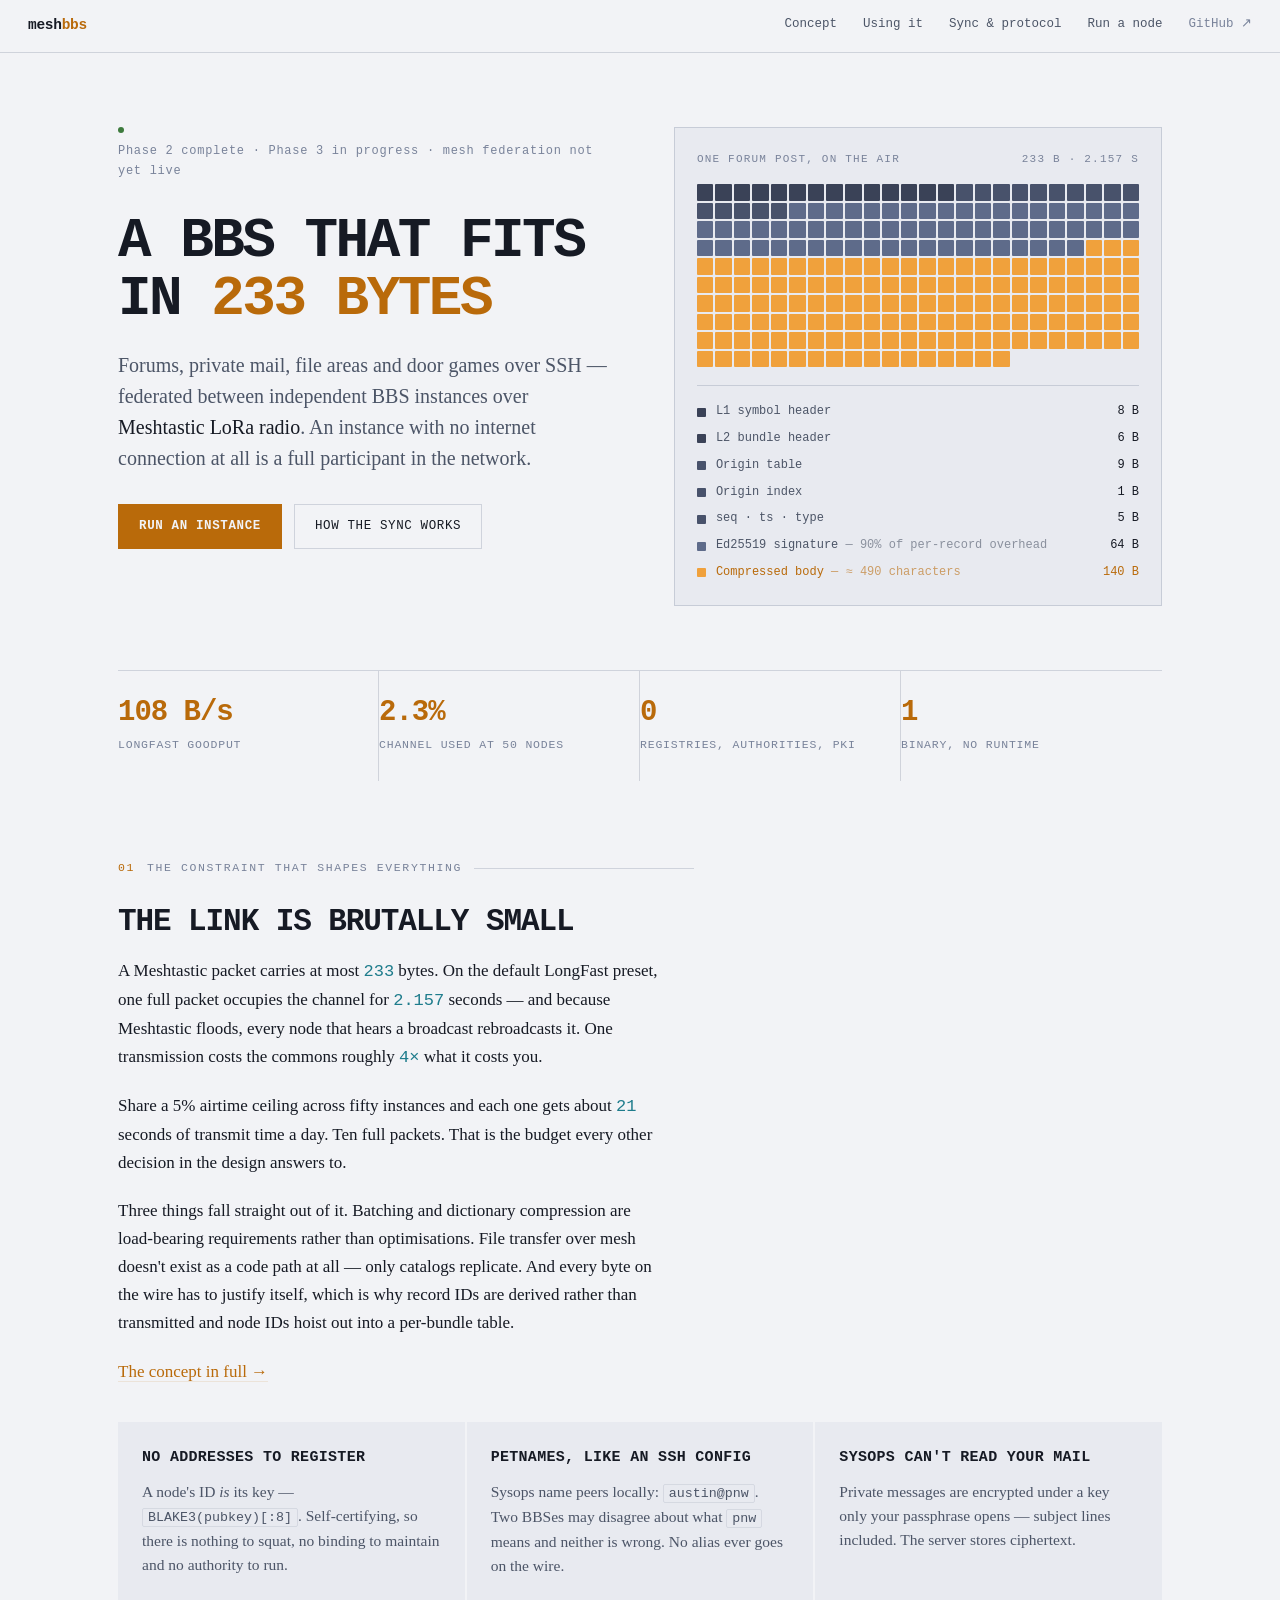
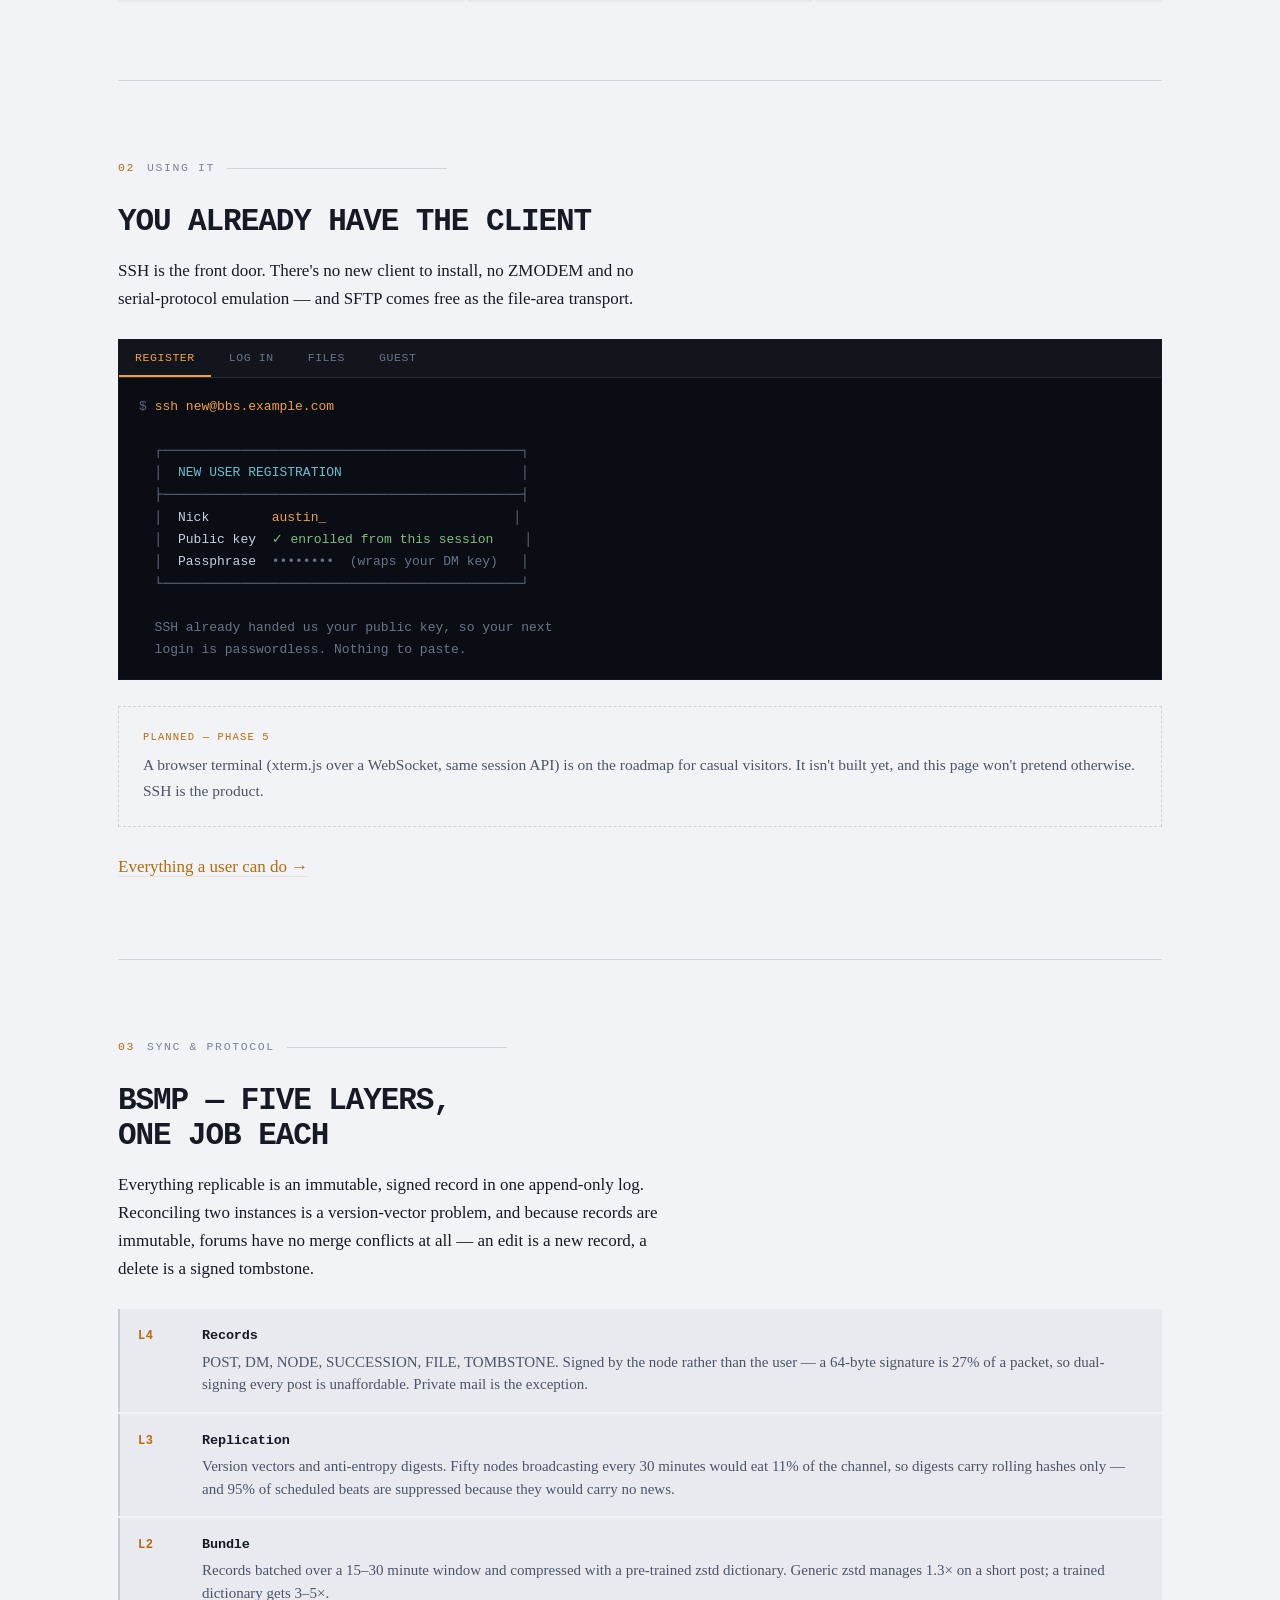
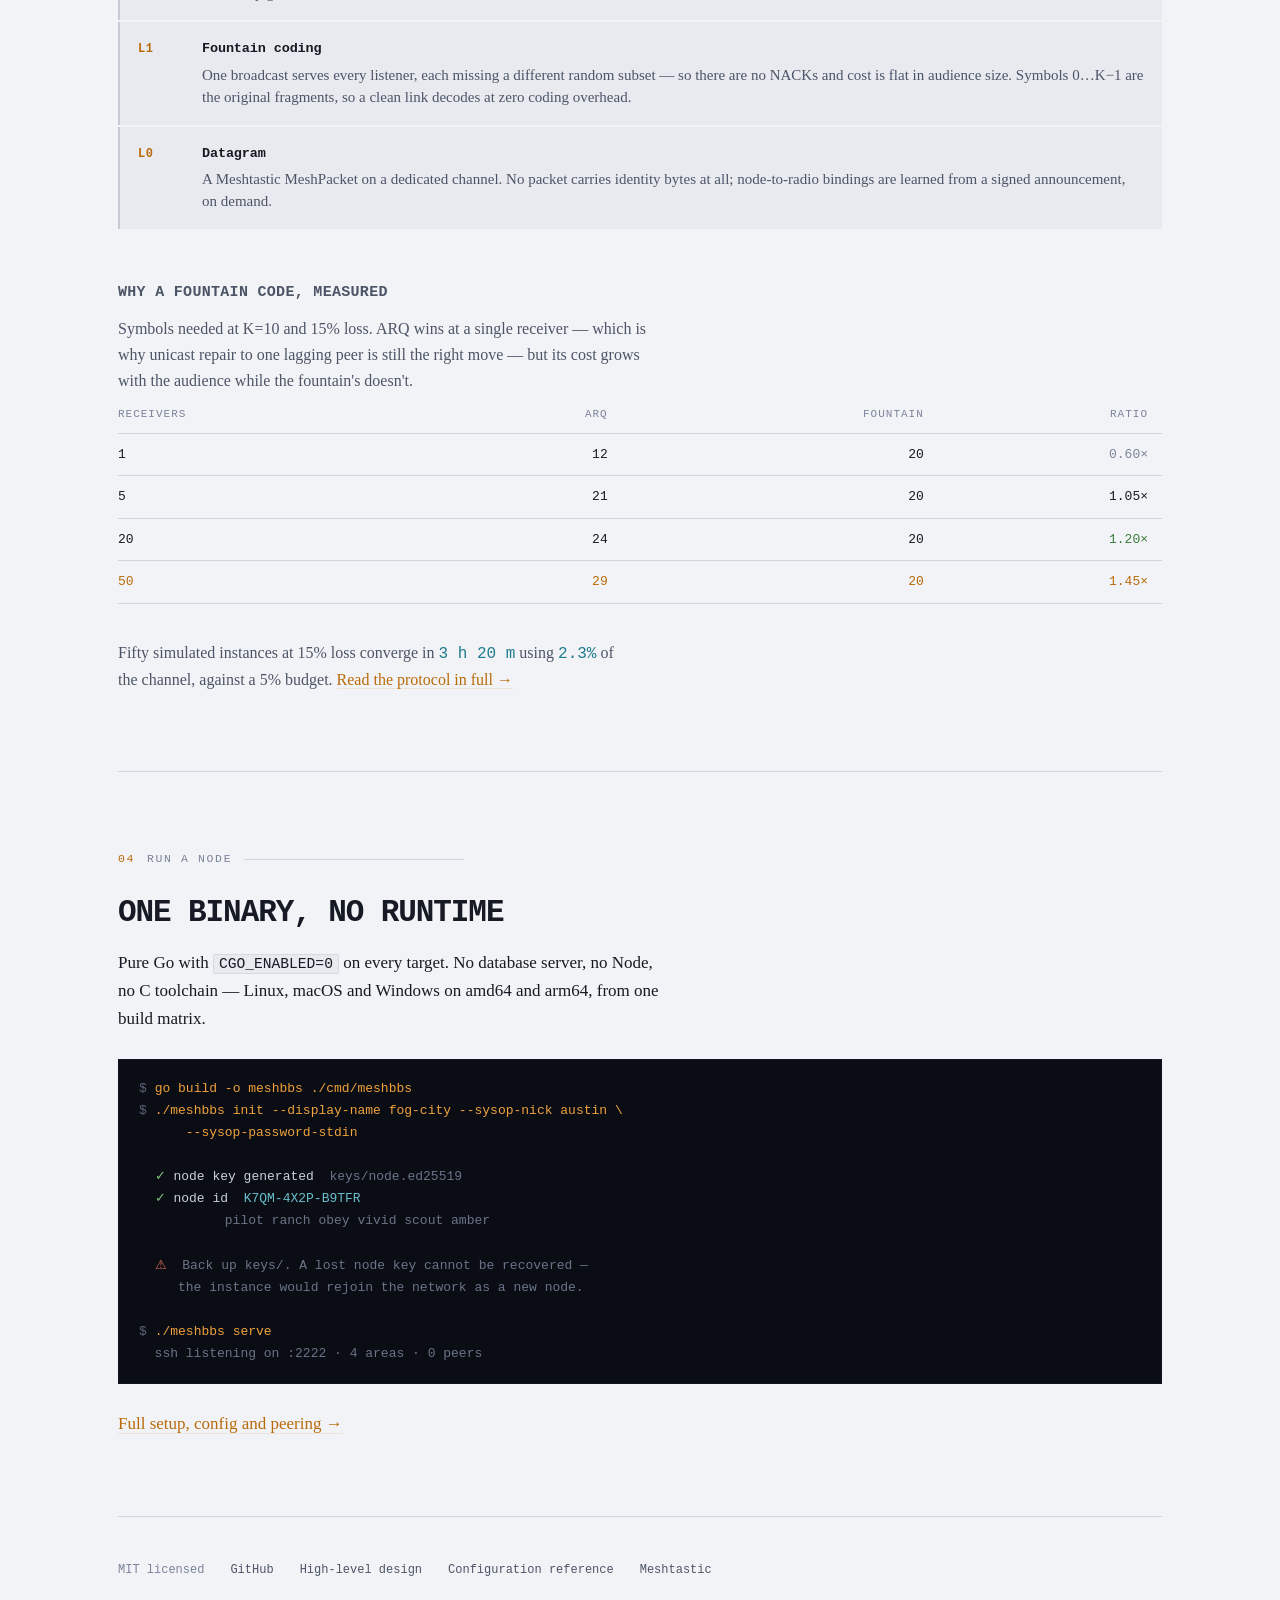
==== site/index.html @ 84080a18 "Add a project website, served from site/ by GitHub Pages Five hand-written static pages explaining m" ====
<!DOCTYPE html>
<html lang="en">
<head>
<meta charset="utf-8">
<meta name="viewport" content="width=device-width, initial-scale=1">
<title>meshbbs — a BBS that fits in 233 bytes</title>
<meta name="description" content="A modern cross-platform BBS in Go: SSH access, forums, private mail, file areas and door games, federated between independent instances over Meshtastic LoRa mesh.">
<meta property="og:title" content="meshbbs — a BBS that fits in 233 bytes">
<meta property="og:description" content="Forums, private mail and door games over SSH, federated between independent BBS instances over LoRa radio. An instance with no internet at all is a full participant.">
<meta property="og:type" content="website">
<link rel="stylesheet" href="style.css">
<script src="site.js" defer></script>
</head>
<body>

<nav class="nav">
  <a class="brand" href="index.html">mesh<span>bbs</span></a>
  <a href="concept.html">Concept</a>
  <a href="using.html">Using it</a>
  <a href="protocol.html">Sync &amp; protocol</a>
  <a href="running.html">Run a node</a>
  <a class="gh" href="https://github.com/aghman/meshbbs">GitHub ↗</a>
</nav>

<div class="wrap">

  <header class="hero">
    <div class="hero-grid">
      <div>
        <div class="status-line">
          <span class="dot"></span>
          Phase 2 complete · Phase 3 in progress · mesh federation not yet live
        </div>

        <h1>A BBS that fits in <em>233 bytes</em></h1>

        <p class="lede">
          Forums, private mail, file areas and door games over SSH — federated between
          independent BBS instances over <strong>Meshtastic LoRa radio</strong>. An instance
          with no internet connection at all is a full participant in the network.
        </p>

        <div class="cta-row">
          <a class="btn primary" href="running.html">Run an instance</a>
          <a class="btn" href="protocol.html">How the sync works</a>
        </div>
      </div>

      <div class="panel">
        <div class="panel-cap">
          <span>One forum post, on the air</span>
          <span>233 B · 2.157 s</span>
        </div>
        <div id="packet" role="img"
             aria-label="A 233-byte Meshtastic packet divided into 93 bytes of protocol overhead — of which 64 bytes are the Ed25519 signature — leaving 140 bytes for the compressed message body."></div>
        <div class="legend" data-packet-legend></div>
      </div>
    </div>
  </header>

  <div class="stats">
    <div class="stat"><span class="v">108 B/s</span><span class="k">LongFast goodput</span></div>
    <div class="stat"><span class="v">2.3%</span><span class="k">channel used at 50 nodes</span></div>
    <div class="stat"><span class="v">0</span><span class="k">registries, authorities, PKI</span></div>
    <div class="stat"><span class="v">1</span><span class="k">binary, no runtime</span></div>
  </div>

  <!-- ─────────────────────────────────────────────────── -->
  <section id="concept">
    <div class="eyebrow"><b>01</b> The constraint that shapes everything</div>
    <div class="col prose">
      <h2>The link is brutally small</h2>
      <p>
        A Meshtastic packet carries at most <span class="num">233</span> bytes. On the default
        LongFast preset, one full packet occupies the channel for <span class="num">2.157</span>
        seconds — and because Meshtastic floods, every node that hears a broadcast rebroadcasts
        it. One transmission costs the commons roughly <span class="num">4×</span> what it costs
        you.
      </p>
      <p>
        Share a 5% airtime ceiling across fifty instances and each one gets about
        <span class="num">21</span> seconds of transmit time a day. Ten full packets. That is the
        budget every other decision in the design answers to.
      </p>
      <p>
        Three things fall straight out of it. Batching and dictionary compression are load-bearing
        requirements rather than optimisations. File transfer over mesh doesn't exist as a code
        path at all — only catalogs replicate. And every byte on the wire has to justify itself,
        which is why record IDs are derived rather than transmitted and node IDs hoist out into a
        per-bundle table.
      </p>
      <p><a class="inline" href="concept.html">The concept in full →</a></p>
    </div>

    <div class="gap-m"></div>

    <div class="cards">
      <div class="card">
        <h3>No addresses to register</h3>
        <p>A node's ID <em>is</em> its key — <code>BLAKE3(pubkey)[:8]</code>. Self-certifying, so
           there is nothing to squat, no binding to maintain and no authority to run.</p>
      </div>
      <div class="card">
        <h3>Petnames, like an SSH config</h3>
        <p>Sysops name peers locally: <code>austin@pnw</code>. Two BBSes may disagree about what
           <code>pnw</code> means and neither is wrong. No alias ever goes on the wire.</p>
      </div>
      <div class="card">
        <h3>Sysops can't read your mail</h3>
        <p>Private messages are encrypted under a key only your passphrase opens — subject lines
           included. The server stores ciphertext.</p>
      </div>
    </div>
  </section>

  <!-- ─────────────────────────────────────────────────── -->
  <section id="use">
    <div class="eyebrow"><b>02</b> Using it</div>
    <div class="col prose">
      <h2>You already have the client</h2>
      <p>
        SSH is the front door. There's no new client to install, no ZMODEM and no serial-protocol
        emulation — and SFTP comes free as the file-area transport.
      </p>
    </div>

    <div class="gap-s"></div>

    <div class="term">
      <div class="term-bar" role="tablist" aria-label="Ways to connect">
        <button role="tab" aria-selected="true"  data-tab="new">Register</button>
        <button role="tab" aria-selected="false" data-tab="login">Log in</button>
        <button role="tab" aria-selected="false" data-tab="files">Files</button>
        <button role="tab" aria-selected="false" data-tab="guest">Guest</button>
      </div>
      <div class="term-body">
<pre data-panel="new"><span class="p">$</span> <span class="c">ssh new@bbs.example.com</span>

<span class="d">  ┌──────────────────────────────────────────────┐</span>
<span class="d">  │</span>  <span class="b">NEW USER REGISTRATION</span>                       <span class="d">│</span>
<span class="d">  ├──────────────────────────────────────────────┤</span>
<span class="d">  │</span>  Nick        <span class="c">austin_</span>                        <span class="d">│</span>
<span class="d">  │</span>  Public key  <span class="g">✓ enrolled from this session</span>    <span class="d">│</span>
<span class="d">  │</span>  Passphrase  <span class="d">••••••••  (wraps your DM key)</span>   <span class="d">│</span>
<span class="d">  └──────────────────────────────────────────────┘</span>

<span class="d">  SSH already handed us your public key, so your next</span>
<span class="d">  login is passwordless. Nothing to paste.</span></pre>

<pre data-panel="login" hidden><span class="p">$</span> <span class="c">ssh austin@bbs.example.com</span>

<span class="d">  ╔══════════════════════════════════════════════╗</span>
<span class="d">  ║</span>   <span class="c">fog city bbs</span>  <span class="d">K7QM4X2P…</span>        <span class="g">3 nodes up</span>   <span class="d">║</span>
<span class="d">  ╚══════════════════════════════════════════════╝</span>

    <span class="b">[F]</span> Forums          <span class="d">12 new in 4 areas</span>
    <span class="b">[M]</span> Mail            <span class="c">2 unread</span>
    <span class="b">[D]</span> Doors           <span class="d">3 available</span>
    <span class="b">[A]</span> File areas      <span class="d">1,204 files network-wide</span>
    <span class="b">[C]</span> Node chat       <span class="d">nobody around</span>

  <span class="p">Command:</span> <span class="c">_</span></pre>

<pre data-panel="files" hidden><span class="p">$</span> <span class="c">sftp -P 2222 austin@bbs.example.com</span>

<span class="p">sftp&gt;</span> <span class="c">cd /areas/utils</span>
<span class="p">sftp&gt;</span> <span class="c">put mesh-survey.tar.gz</span>
<span class="d">Uploading mesh-survey.tar.gz  100%  84KB  84.0KB/s</span>

<span class="d">  Files never cross the mesh — only their catalogs do.</span>
<span class="d">  A 1 MB file at the 5% budget would take over a week</span>
<span class="d">  of channel time, so bytes move over IP or sneakernet.</span></pre>

<pre data-panel="guest" hidden><span class="p">$</span> <span class="c">ssh guest@bbs.example.com</span>

<span class="d">  Read-only session. No persistent identity.</span>
<span class="d">  Browse the forums, see what's here, decide later.</span>

    <span class="b">[F]</span> Forums          <span class="d">read-only</span>
    <span class="b">[A]</span> File areas      <span class="d">read-only</span>
    <span class="d">[M] Mail            requires an account</span>

  <span class="p">Command:</span> <span class="c">_</span></pre>
      </div>
    </div>

    <div class="gap-s"></div>

    <div class="planned">
      <span class="tag">Planned — Phase 5</span>
      <p>
        A browser terminal (xterm.js over a WebSocket, same session API) is on the roadmap for
        casual visitors. It isn't built yet, and this page won't pretend otherwise. SSH is the
        product.
      </p>
    </div>

    <div class="gap-s"></div>
    <p class="col"><a class="inline" href="using.html">Everything a user can do →</a></p>
  </section>

  <!-- ─────────────────────────────────────────────────── -->
  <section id="sync">
    <div class="eyebrow"><b>03</b> Sync &amp; protocol</div>
    <div class="col prose">
      <h2>BSMP — five layers, one job each</h2>
      <p>
        Everything replicable is an immutable, signed record in one append-only log. Reconciling
        two instances is a version-vector problem, and because records are immutable, forums have
        no merge conflicts at all — an edit is a new record, a delete is a signed tombstone.
      </p>
    </div>

    <div class="gap-s"></div>

    <div class="stack">
      <div class="layer">
        <span class="lv">L4</span>
        <div>
          <div class="ln">Records</div>
          <div class="ld">POST, DM, NODE, SUCCESSION, FILE, TOMBSTONE. Signed by the node rather
          than the user — a 64-byte signature is 27% of a packet, so dual-signing every post is
          unaffordable. Private mail is the exception.</div>
        </div>
      </div>
      <div class="layer">
        <span class="lv">L3</span>
        <div>
          <div class="ln">Replication</div>
          <div class="ld">Version vectors and anti-entropy digests. Fifty nodes broadcasting every
          30 minutes would eat 11% of the channel, so digests carry rolling hashes only — and 95%
          of scheduled beats are suppressed because they would carry no news.</div>
        </div>
      </div>
      <div class="layer">
        <span class="lv">L2</span>
        <div>
          <div class="ln">Bundle</div>
          <div class="ld">Records batched over a 15–30 minute window and compressed with a
          pre-trained zstd dictionary. Generic zstd manages 1.3× on a short post; a trained
          dictionary gets 3–5×.</div>
        </div>
      </div>
      <div class="layer">
        <span class="lv">L1</span>
        <div>
          <div class="ln">Fountain coding</div>
          <div class="ld">One broadcast serves every listener, each missing a different random
          subset — so there are no NACKs and cost is flat in audience size. Symbols 0…K−1 are the
          original fragments, so a clean link decodes at zero coding overhead.</div>
        </div>
      </div>
      <div class="layer">
        <span class="lv">L0</span>
        <div>
          <div class="ln">Datagram</div>
          <div class="ld">A Meshtastic MeshPacket on a dedicated channel. No packet carries
          identity bytes at all; node-to-radio bindings are learned from a signed announcement,
          on demand.</div>
        </div>
      </div>
    </div>

    <div class="gap-l"></div>

    <div class="col prose">
      <h3 style="color:var(--fg-dim)">Why a fountain code, measured</h3>
      <p style="font-size:16px;color:var(--fg-dim)">
        Symbols needed at K=10 and 15% loss. ARQ wins at a single receiver — which is why unicast
        repair to one lagging peer is still the right move — but its cost grows with the audience
        while the fountain's doesn't.
      </p>
    </div>

    <div class="tablewrap">
      <table>
        <thead>
          <tr><th>Receivers</th><th>ARQ</th><th>Fountain</th><th>Ratio</th></tr>
        </thead>
        <tbody>
          <tr><td>1</td><td>12</td><td>20</td><td class="bad">0.60×</td></tr>
          <tr><td>5</td><td>21</td><td>20</td><td>1.05×</td></tr>
          <tr><td>20</td><td>24</td><td>20</td><td class="good">1.20×</td></tr>
          <tr class="mark"><td>50</td><td>29</td><td>20</td><td>1.45×</td></tr>
        </tbody>
      </table>
    </div>

    <div class="gap-m"></div>
    <p class="col" style="font-size:16px;color:var(--fg-dim)">
      Fifty simulated instances at 15% loss converge in <span class="num">3 h 20 m</span> using
      <span class="num">2.3%</span> of the channel, against a 5% budget.
      <a class="inline" href="protocol.html">Read the protocol in full →</a>
    </p>
  </section>

  <!-- ─────────────────────────────────────────────────── -->
  <section id="run">
    <div class="eyebrow"><b>04</b> Run a node</div>
    <div class="col prose">
      <h2>One binary, no runtime</h2>
      <p>
        Pure Go with <code>CGO_ENABLED=0</code> on every target. No database server, no Node, no C
        toolchain — Linux, macOS and Windows on amd64 and arm64, from one build matrix.
      </p>
    </div>

    <div class="gap-s"></div>

    <div class="term">
      <div class="term-body">
<pre><span class="p">$</span> <span class="c">go build -o meshbbs ./cmd/meshbbs</span>
<span class="p">$</span> <span class="c">./meshbbs init --display-name fog-city --sysop-nick austin \
      --sysop-password-stdin</span>

<span class="g">  ✓</span> node key generated  <span class="d">keys/node.ed25519</span>
<span class="g">  ✓</span> node id  <span class="b">K7QM-4X2P-B9TFR</span>
<span class="d">           pilot ranch obey vivid scout amber</span>

<span class="w">  ⚠</span>  <span class="d">Back up keys/. A lost node key cannot be recovered —</span>
<span class="d">     the instance would rejoin the network as a new node.</span>

<span class="p">$</span> <span class="c">./meshbbs serve</span>
<span class="d">  ssh listening on :2222 · 4 areas · 0 peers</span></pre>
      </div>
    </div>

    <div class="gap-s"></div>
    <p class="col"><a class="inline" href="running.html">Full setup, config and peering →</a></p>
  </section>

  <footer>
    <span>MIT licensed</span>
    <a href="https://github.com/aghman/meshbbs">GitHub</a>
    <a href="https://github.com/aghman/meshbbs/blob/main/docs/design.md">High-level design</a>
    <a href="https://github.com/aghman/meshbbs/blob/main/docs/config.md">Configuration reference</a>
    <a href="https://meshtastic.org">Meshtastic</a>
  </footer>
</div>

</body>
</html>
---- site/style.css ----
/* ===========================================================
   meshbbs — project site
   Amber-on-indigo. Mono display, serif body, mono data.
   No build step: this file is served as-is.
   =========================================================== */

:root {
  --ink:        #0B0E15;
  --ink-2:      #121724;
  --ink-3:      #1A2131;
  --ink-term:   #07090E;
  --fg:         #E4E7EE;
  --fg-dim:     #98A1B4;
  --fg-faint:   #656E82;
  --rule:       rgba(160, 175, 205, 0.16);
  --rule-soft:  rgba(160, 175, 205, 0.09);
  --amber:      #F0A13C;
  --amber-soft: rgba(240, 161, 60, 0.13);
  --signal:     #68BFCE;
  --ok:         #7FBF7F;
  --warn:       #E0705C;

  --mono:  ui-monospace, "SF Mono", SFMono-Regular, Menlo, Consolas, "Liberation Mono", monospace;
  --serif: "Iowan Old Style", "Palatino Linotype", Palatino, Georgia, "Times New Roman", serif;

  --measure: 64ch;
  --wide:    1100px;
}

@media (prefers-color-scheme: light) {
  :root {
    --ink:        #F2F3F6;
    --ink-2:      #E8EAF0;
    --ink-3:      #DDE0E9;
    --fg:         #161A24;
    --fg-dim:     #4C5567;
    --fg-faint:   #79839A;
    --rule:       rgba(30, 45, 80, 0.16);
    --rule-soft:  rgba(30, 45, 80, 0.09);
    --amber:      #B96A0A;
    --amber-soft: rgba(185, 106, 10, 0.12);
    --signal:     #1E7C8C;
    --ok:         #3D7A3D;
    --warn:       #B4402A;
  }
}

:root[data-theme="light"] {
  --ink:        #F2F3F6;
  --ink-2:      #E8EAF0;
  --ink-3:      #DDE0E9;
  --fg:         #161A24;
  --fg-dim:     #4C5567;
  --fg-faint:   #79839A;
  --rule:       rgba(30, 45, 80, 0.16);
  --rule-soft:  rgba(30, 45, 80, 0.09);
  --amber:      #B96A0A;
  --amber-soft: rgba(185, 106, 10, 0.12);
  --signal:     #1E7C8C;
  --ok:         #3D7A3D;
  --warn:       #B4402A;
}

:root[data-theme="dark"] {
  --ink:        #0B0E15;
  --ink-2:      #121724;
  --ink-3:      #1A2131;
  --fg:         #E4E7EE;
  --fg-dim:     #98A1B4;
  --fg-faint:   #656E82;
  --rule:       rgba(160, 175, 205, 0.16);
  --rule-soft:  rgba(160, 175, 205, 0.09);
  --amber:      #F0A13C;
  --amber-soft: rgba(240, 161, 60, 0.13);
  --signal:     #68BFCE;
  --ok:         #7FBF7F;
  --warn:       #E0705C;
}

*, *::before, *::after { box-sizing: border-box; }

html { scroll-behavior: smooth; scroll-padding-top: 84px; }
@media (prefers-reduced-motion: reduce) { html { scroll-behavior: auto; } }

body {
  margin: 0;
  background: var(--ink);
  color: var(--fg);
  font-family: var(--serif);
  font-size: 17px;
  line-height: 1.65;
  -webkit-text-size-adjust: 100%;
  -webkit-font-smoothing: antialiased;
}

/* ── navigation ─────────────────────────────────────────── */

.nav {
  position: sticky;
  top: 0;
  z-index: 40;
  display: flex;
  align-items: center;
  gap: 26px;
  flex-wrap: wrap;
  padding: 14px 28px;
  background: color-mix(in srgb, var(--ink) 88%, transparent);
  backdrop-filter: blur(12px);
  border-bottom: 1px solid var(--rule);
  font-family: var(--mono);
  font-size: 12.5px;
}

.brand {
  font-weight: 700;
  font-size: 14.5px;
  letter-spacing: -0.02em;
  color: var(--fg);
  text-decoration: none;
  margin-right: auto;
}
.brand span { color: var(--amber); }

.nav a:not(.brand) {
  color: var(--fg-dim);
  text-decoration: none;
  padding-bottom: 2px;
  border-bottom: 1px solid transparent;
  transition: color .15s, border-color .15s;
}
.nav a:not(.brand):hover,
.nav a:not(.brand):focus-visible { color: var(--fg); border-bottom-color: var(--amber); }
.nav a[aria-current="page"] { color: var(--fg); border-bottom-color: var(--amber); }
.nav a.gh { color: var(--fg-faint); }

/* ── layout ─────────────────────────────────────────────── */

.wrap { max-width: var(--wide); margin: 0 auto; padding: 0 28px; }
.col  { max-width: var(--measure); }

section { padding: 78px 0; border-bottom: 1px solid var(--rule); }
section:last-of-type { border-bottom: 0; }

.gap-s { height: 26px; }
.gap-m { height: 36px; }
.gap-l { height: 52px; }

/* ── typography ─────────────────────────────────────────── */

h1, h2, h3, h4 { font-family: var(--mono); font-weight: 700; text-wrap: balance; }

h1 {
  font-size: clamp(32px, 5.2vw, 56px);
  line-height: 1.04;
  letter-spacing: -0.045em;
  text-transform: uppercase;
  margin: 0 0 22px;
}
h1 em { font-style: normal; color: var(--amber); }

h2 {
  font-size: clamp(22px, 3vw, 31px);
  line-height: 1.14;
  letter-spacing: -0.035em;
  text-transform: uppercase;
  margin: 0 0 18px;
}

h3 {
  font-size: 15px;
  letter-spacing: 0.02em;
  text-transform: uppercase;
  margin: 0 0 10px;
}

h4 {
  font-size: 12.5px;
  letter-spacing: 0.08em;
  text-transform: uppercase;
  color: var(--fg-faint);
  margin: 0 0 12px;
}

p { margin: 0 0 20px; }
p:last-child { margin-bottom: 0; }

.lede { font-size: 20px; line-height: 1.55; color: var(--fg-dim); }
.lede strong { color: var(--fg); font-weight: 400; }

.eyebrow {
  display: flex;
  align-items: center;
  gap: 12px;
  font-family: var(--mono);
  font-size: 11.5px;
  letter-spacing: 0.14em;
  text-transform: uppercase;
  color: var(--fg-faint);
  margin-bottom: 26px;
}
.eyebrow::after {
  content: "";
  flex: 1;
  height: 1px;
  max-width: 220px;
  background: var(--rule);
}
.eyebrow b { color: var(--amber); font-weight: 500; }

a.inline, .prose a {
  color: var(--amber);
  text-decoration: none;
  border-bottom: 1px solid var(--amber-soft);
  transition: border-color .15s;
}
a.inline:hover, .prose a:hover { border-bottom-color: var(--amber); }

code {
  font-family: var(--mono);
  font-size: 0.86em;
  background: var(--ink-2);
  border: 1px solid var(--rule-soft);
  padding: 1px 5px;
  border-radius: 2px;
  white-space: nowrap;
}
.term code, h1 code, h2 code, h3 code { background: none; border: 0; padding: 0; }

.num {
  font-family: var(--mono);
  font-variant-numeric: tabular-nums;
  color: var(--signal);
}

ul.plain { list-style: none; padding: 0; margin: 0 0 20px; display: grid; gap: 12px; }
ul.plain > li {
  padding-left: 20px;
  position: relative;
  color: var(--fg-dim);
}
ul.plain > li::before {
  content: "";
  position: absolute;
  left: 0;
  top: 0.66em;
  width: 7px;
  height: 1px;
  background: var(--amber);
}
ul.plain > li strong { color: var(--fg); font-weight: 400; }

/* ── page header (interior pages) ───────────────────────── */

.pagehead { padding: 66px 0 54px; border-bottom: 1px solid var(--rule); }
.pagehead .lede { margin-bottom: 0; }

/* ── hero ───────────────────────────────────────────────── */

.hero { padding: 74px 0 64px; }
.hero-grid { display: grid; grid-template-columns: 1fr; gap: 50px; }
@media (min-width: 900px) {
  .hero-grid { grid-template-columns: 1.02fr 1fr; gap: 58px; align-items: start; }
}

.status-line {
  display: flex;
  align-items: center;
  gap: 9px;
  flex-wrap: wrap;
  font-family: var(--mono);
  font-size: 12px;
  letter-spacing: 0.06em;
  color: var(--fg-faint);
  margin-bottom: 30px;
}
.dot { width: 6px; height: 6px; border-radius: 50%; background: var(--ok); flex: none; }
.dot.pending { background: var(--amber); }

.cta-row { display: flex; gap: 12px; flex-wrap: wrap; margin-top: 30px; }

.btn {
  font-family: var(--mono);
  font-size: 12.5px;
  letter-spacing: 0.05em;
  text-transform: uppercase;
  text-decoration: none;
  padding: 11px 20px;
  border: 1px solid var(--rule);
  color: var(--fg);
  transition: border-color .15s, filter .15s;
}
.btn:hover, .btn:focus-visible { border-color: var(--amber); }
.btn.primary {
  background: var(--amber);
  border-color: var(--amber);
  color: var(--ink);
  font-weight: 700;
}
.btn.primary:hover { filter: brightness(1.08); }

/* ── panels ─────────────────────────────────────────────── */

.panel { border: 1px solid var(--rule); background: var(--ink-2); padding: 22px; }

.panel-cap {
  display: flex;
  justify-content: space-between;
  gap: 14px;
  font-family: var(--mono);
  font-size: 11px;
  letter-spacing: 0.11em;
  text-transform: uppercase;
  color: var(--fg-faint);
  margin-bottom: 16px;
}

/* ── packet diagram ─────────────────────────────────────── */

#packet { display: grid; grid-template-columns: repeat(24, 1fr); gap: 2px; }
#packet i {
  display: block;
  aspect-ratio: 1;
  border-radius: 1px;
  background: var(--seg, var(--ink-3));
  opacity: 0;
  animation: cellin .34s ease forwards;
  animation-delay: var(--d, 0ms);
}
@keyframes cellin { to { opacity: 1; } }
@media (prefers-reduced-motion: reduce) { #packet i { animation: none; opacity: 1; } }

.legend {
  display: grid;
  gap: 7px;
  margin-top: 18px;
  padding-top: 16px;
  border-top: 1px solid var(--rule);
  font-family: var(--mono);
  font-size: 12px;
  font-variant-numeric: tabular-nums;
}
.legend div { display: flex; align-items: center; gap: 10px; }
.legend b { width: 9px; height: 9px; flex: none; border-radius: 1px; }
.legend span:nth-child(2) { flex: 1; color: var(--fg-dim); }
.legend span:last-child { color: var(--fg); }
.legend em { font-style: normal; opacity: .6; }
.legend .hot span:nth-child(2),
.legend .hot span:last-child { color: var(--amber); }

/* ── stat strip ─────────────────────────────────────────── */

.stats {
  display: grid;
  grid-template-columns: repeat(auto-fit, minmax(168px, 1fr));
  border-top: 1px solid var(--rule);
}
.stat { padding: 26px 24px 26px 0; border-right: 1px solid var(--rule); }
.stat:last-child { border-right: 0; }
.stat .v {
  display: block;
  font-family: var(--mono);
  font-size: 29px;
  font-weight: 700;
  line-height: 1.1;
  letter-spacing: -0.035em;
  font-variant-numeric: tabular-nums;
  color: var(--amber);
}
.stat .k {
  display: block;
  margin-top: 7px;
  font-family: var(--mono);
  font-size: 11.5px;
  letter-spacing: 0.07em;
  text-transform: uppercase;
  color: var(--fg-faint);
}

/* ── terminal ───────────────────────────────────────────── */

.term {
  border: 1px solid var(--rule);
  background: var(--ink-term);
  font-family: var(--mono);
  font-size: 13px;
  line-height: 1.7;
  overflow: hidden;
}
@media (prefers-color-scheme: light) {
  :root:not([data-theme="dark"]) .term { background: #0A0D14; border-color: rgba(30,45,80,0.25); }
}
:root[data-theme="light"] .term { background: #0A0D14; border-color: rgba(30,45,80,0.25); }

.term-bar {
  display: flex;
  gap: 2px;
  flex-wrap: wrap;
  background: rgba(255, 255, 255, 0.03);
  border-bottom: 1px solid rgba(160, 175, 205, 0.16);
}
.term-bar button {
  font-family: var(--mono);
  font-size: 11.5px;
  letter-spacing: 0.05em;
  text-transform: uppercase;
  background: none;
  border: 0;
  border-bottom: 2px solid transparent;
  color: #6A7488;
  padding: 11px 16px;
  cursor: pointer;
  transition: color .14s, border-color .14s;
}
.term-bar button:hover { color: #C9D0DE; }
.term-bar button[aria-selected="true"] { color: #F0A13C; border-bottom-color: #F0A13C; }

.term-body { padding: 18px 20px; overflow-x: auto; color: #C9D0DE; }
.term-body pre { margin: 0; font: inherit; }
.term-body .p { color: #5C6478; }  /* prompt   */
.term-body .c { color: #F0A13C; }  /* command  */
.term-body .g { color: #7FBF7F; }  /* good     */
.term-body .b { color: #68BFCE; }  /* label    */
.term-body .d { color: #6A7488; }  /* dim      */
.term-body .w { color: #E0705C; }  /* warning  */

/* ── layer stack ────────────────────────────────────────── */

.stack { display: grid; gap: 2px; font-family: var(--mono); }
.layer {
  display: grid;
  grid-template-columns: 46px 1fr;
  gap: 18px;
  align-items: baseline;
  padding: 16px 18px;
  background: var(--ink-2);
  border-left: 2px solid var(--rule);
  transition: border-color .16s, background .16s;
}
.layer:hover { border-left-color: var(--amber); background: var(--ink-3); }
.layer .lv { font-size: 12px; font-weight: 700; letter-spacing: 0.04em; color: var(--amber); }
.layer .ln { font-size: 13.5px; font-weight: 700; letter-spacing: -0.01em; margin-bottom: 3px; }
.layer .ld { font-family: var(--serif); font-size: 15px; line-height: 1.5; color: var(--fg-dim); }

/* ── tables ─────────────────────────────────────────────── */

.tablewrap { overflow-x: auto; }
table {
  width: 100%;
  border-collapse: collapse;
  font-family: var(--mono);
  font-size: 13px;
  font-variant-numeric: tabular-nums;
}
th, td {
  padding: 10px 14px 10px 0;
  text-align: right;
  border-bottom: 1px solid var(--rule);
  vertical-align: top;
}
th:first-child, td:first-child { text-align: left; }
th {
  font-size: 11px;
  font-weight: 400;
  letter-spacing: 0.09em;
  text-transform: uppercase;
  color: var(--fg-faint);
}
table.text td, table.text th { text-align: left; }
table.text td:not(:first-child) { font-family: var(--serif); font-size: 15px; color: var(--fg-dim); }
tr.mark td { color: var(--amber); }
td.good { color: var(--ok); }
td.bad  { color: var(--fg-faint); }
td.warn { color: var(--warn); }

.tnote {
  font-family: var(--mono);
  font-size: 11.5px;
  color: var(--fg-faint);
  margin-top: 12px;
}

/* ── cards ──────────────────────────────────────────────── */

.cards {
  display: grid;
  gap: 2px;
  grid-template-columns: repeat(auto-fit, minmax(250px, 1fr));
}
.card { background: var(--ink-2); padding: 24px; }
.card h3 { color: var(--fg); }
.card p { font-size: 15.5px; line-height: 1.55; color: var(--fg-dim); }

/* ── callouts ───────────────────────────────────────────── */

.planned, .note {
  display: grid;
  gap: 6px;
  padding: 22px 24px;
  border: 1px dashed var(--rule);
}
.note { border-style: solid; border-left: 2px solid var(--amber); background: var(--ink-2); }
.note.warn { border-left-color: var(--warn); }

.planned .tag, .note .tag {
  font-family: var(--mono);
  font-size: 10.5px;
  letter-spacing: 0.11em;
  text-transform: uppercase;
  color: var(--amber);
}
.note.warn .tag { color: var(--warn); }
.planned p, .note p { margin: 0; font-size: 15.5px; color: var(--fg-dim); }
.planned p + p, .note p + p { margin-top: 10px; }

/* ── steps ──────────────────────────────────────────────── */

.steps { display: grid; gap: 2px; counter-reset: step; }
.stepitem {
  display: grid;
  grid-template-columns: 40px 1fr;
  gap: 18px;
  padding: 22px 22px 22px 18px;
  background: var(--ink-2);
}
.stepitem::before {
  counter-increment: step;
  content: counter(step, decimal-leading-zero);
  font-family: var(--mono);
  font-size: 12px;
  font-weight: 700;
  color: var(--amber);
  padding-top: 3px;
}
.stepitem h3 { margin-bottom: 8px; }
.stepitem p { font-size: 15.5px; color: var(--fg-dim); }
.stepitem .term { margin-top: 14px; }

/* ── definition rows ────────────────────────────────────── */

.rows { display: grid; gap: 0; }
.row {
  display: grid;
  grid-template-columns: 1fr;
  gap: 4px 22px;
  padding: 18px 0;
  border-bottom: 1px solid var(--rule);
}
@media (min-width: 720px) { .row { grid-template-columns: 210px 1fr; } }
.row dt, .row .k {
  font-family: var(--mono);
  font-size: 13px;
  color: var(--fg);
  word-break: break-word;
}
.row dd, .row .v { margin: 0; font-size: 15.5px; color: var(--fg-dim); }
.row .v code { font-size: 0.82em; }

/* ── diagrams ───────────────────────────────────────────── */

figure { margin: 0; }
figure svg { display: block; width: 100%; height: auto; }
figcaption {
  font-family: var(--mono);
  font-size: 11.5px;
  letter-spacing: 0.04em;
  color: var(--fg-faint);
  margin-top: 14px;
  line-height: 1.5;
}
.dgm-ink   { fill: var(--ink-2); }
.dgm-line  { stroke: var(--rule); fill: none; }
.dgm-lineb { stroke: var(--amber); fill: none; }
.dgm-lined { stroke: var(--fg-faint); fill: none; }
.dgm-node  { fill: var(--ink-3); stroke: var(--rule); }
/* An empty slot — a symbol that was sent but never arrived. Drawn as an
   outline rather than a faded fill: a low-opacity fill disappears entirely
   against the light ground, and these need to stay countable in both themes. */
.dgm-miss  { fill: none; stroke: var(--fg-faint); stroke-dasharray: 3 3; opacity: .6; }
.dgm-hot   { fill: var(--amber); }
.dgm-cool  { fill: var(--signal); }
.dgm-t     { fill: var(--fg); font-family: var(--mono); font-size: 11px; }
.dgm-td    { fill: var(--fg-faint); font-family: var(--mono); font-size: 10px; }
.dgm-tb    { fill: var(--amber); font-family: var(--mono); font-size: 10px; font-weight: 700; }

/* ── on-page contents ───────────────────────────────────── */

.toc {
  display: flex;
  flex-wrap: wrap;
  gap: 8px 22px;
  padding: 18px 0;
  border-top: 1px solid var(--rule);
  border-bottom: 1px solid var(--rule);
  font-family: var(--mono);
  font-size: 12px;
}
.toc a { color: var(--fg-dim); text-decoration: none; }
.toc a:hover { color: var(--amber); }
.toc span { color: var(--fg-faint); letter-spacing: 0.1em; text-transform: uppercase; }

/* ── next-page link ─────────────────────────────────────── */

.next {
  display: flex;
  justify-content: space-between;
  align-items: baseline;
  gap: 20px;
  flex-wrap: wrap;
  padding: 30px 0;
  border-top: 1px solid var(--rule);
  font-family: var(--mono);
  font-size: 13px;
  text-decoration: none;
  color: var(--fg);
}
.next:hover .nt { color: var(--amber); }
.next .nk { font-size: 11px; letter-spacing: 0.11em; text-transform: uppercase; color: var(--fg-faint); }
.next .nt { transition: color .15s; }

/* ── footer ─────────────────────────────────────────────── */

footer {
  display: flex;
  gap: 26px;
  flex-wrap: wrap;
  padding: 44px 0 58px;
  border-top: 1px solid var(--rule);
  font-family: var(--mono);
  font-size: 12px;
  color: var(--fg-faint);
}
footer a { color: var(--fg-dim); text-decoration: none; }
footer a:hover { color: var(--amber); }

:focus-visible { outline: 2px solid var(--amber); outline-offset: 3px; }
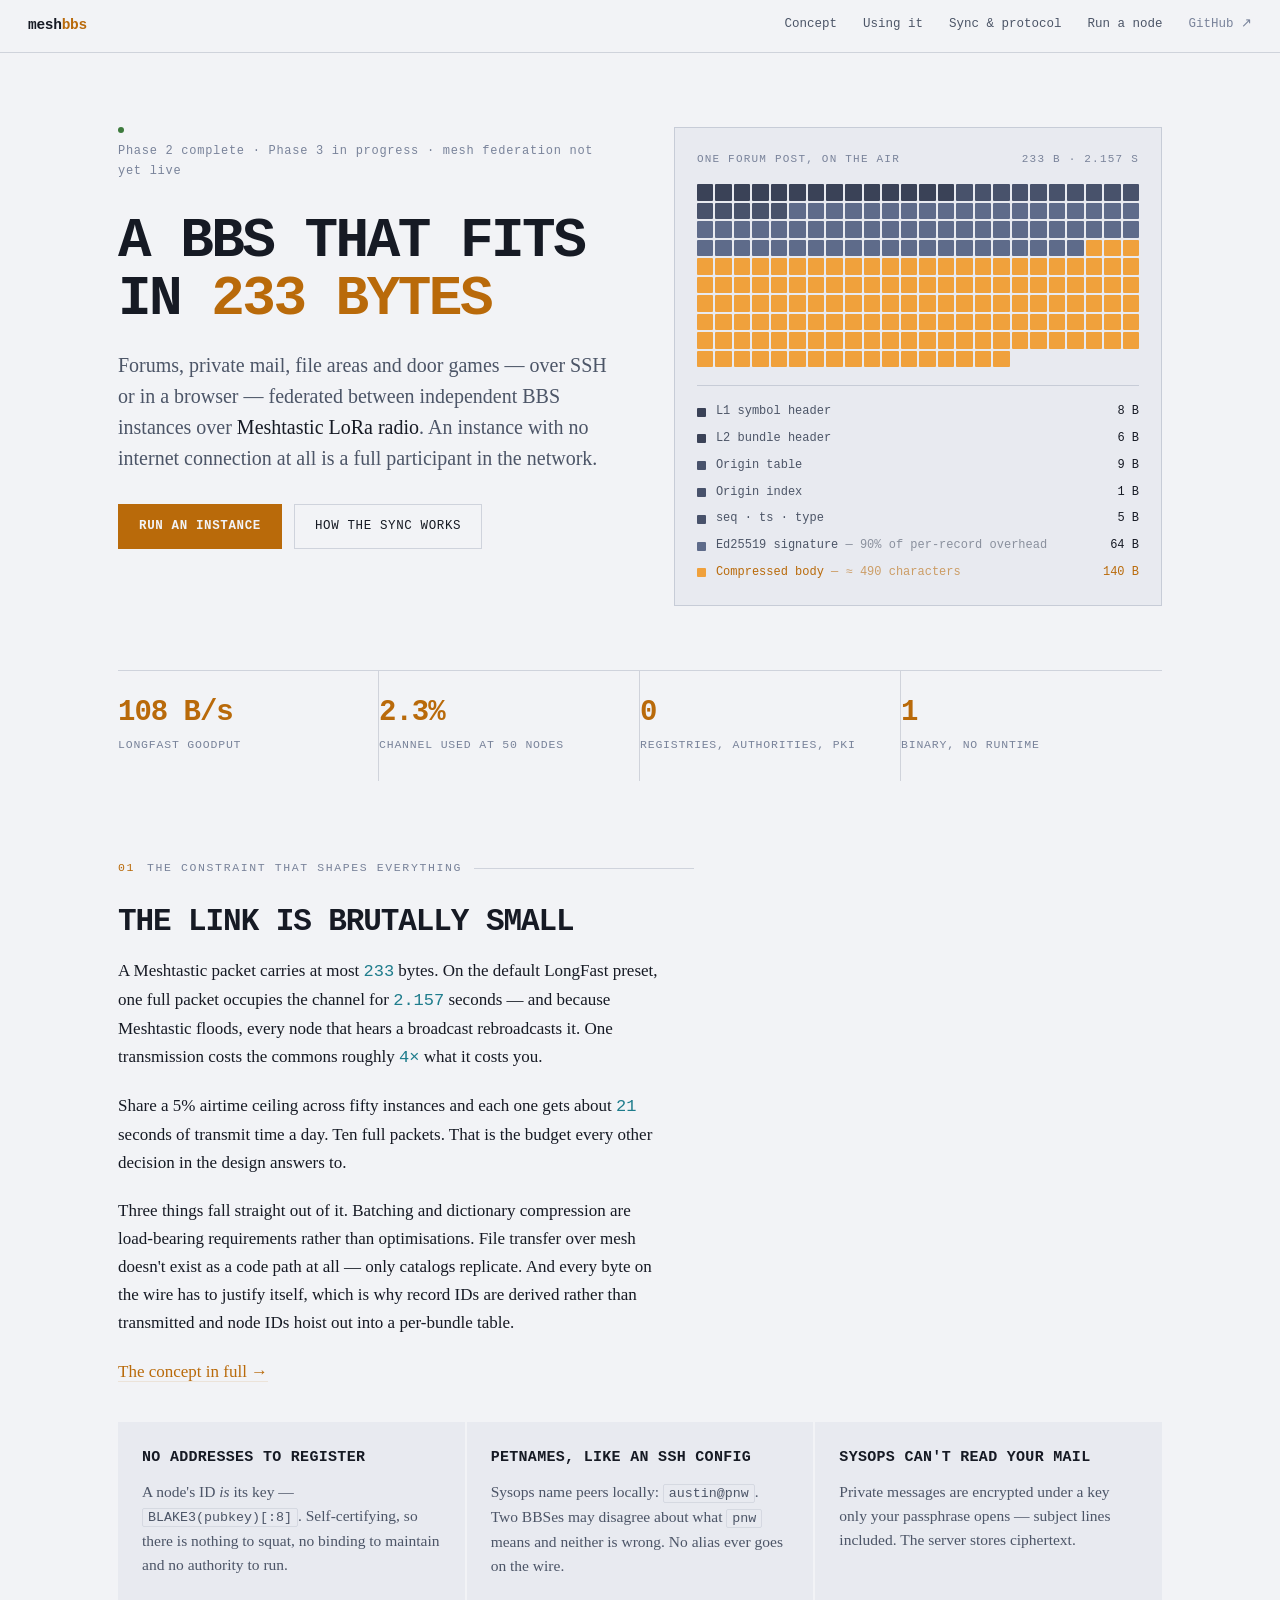
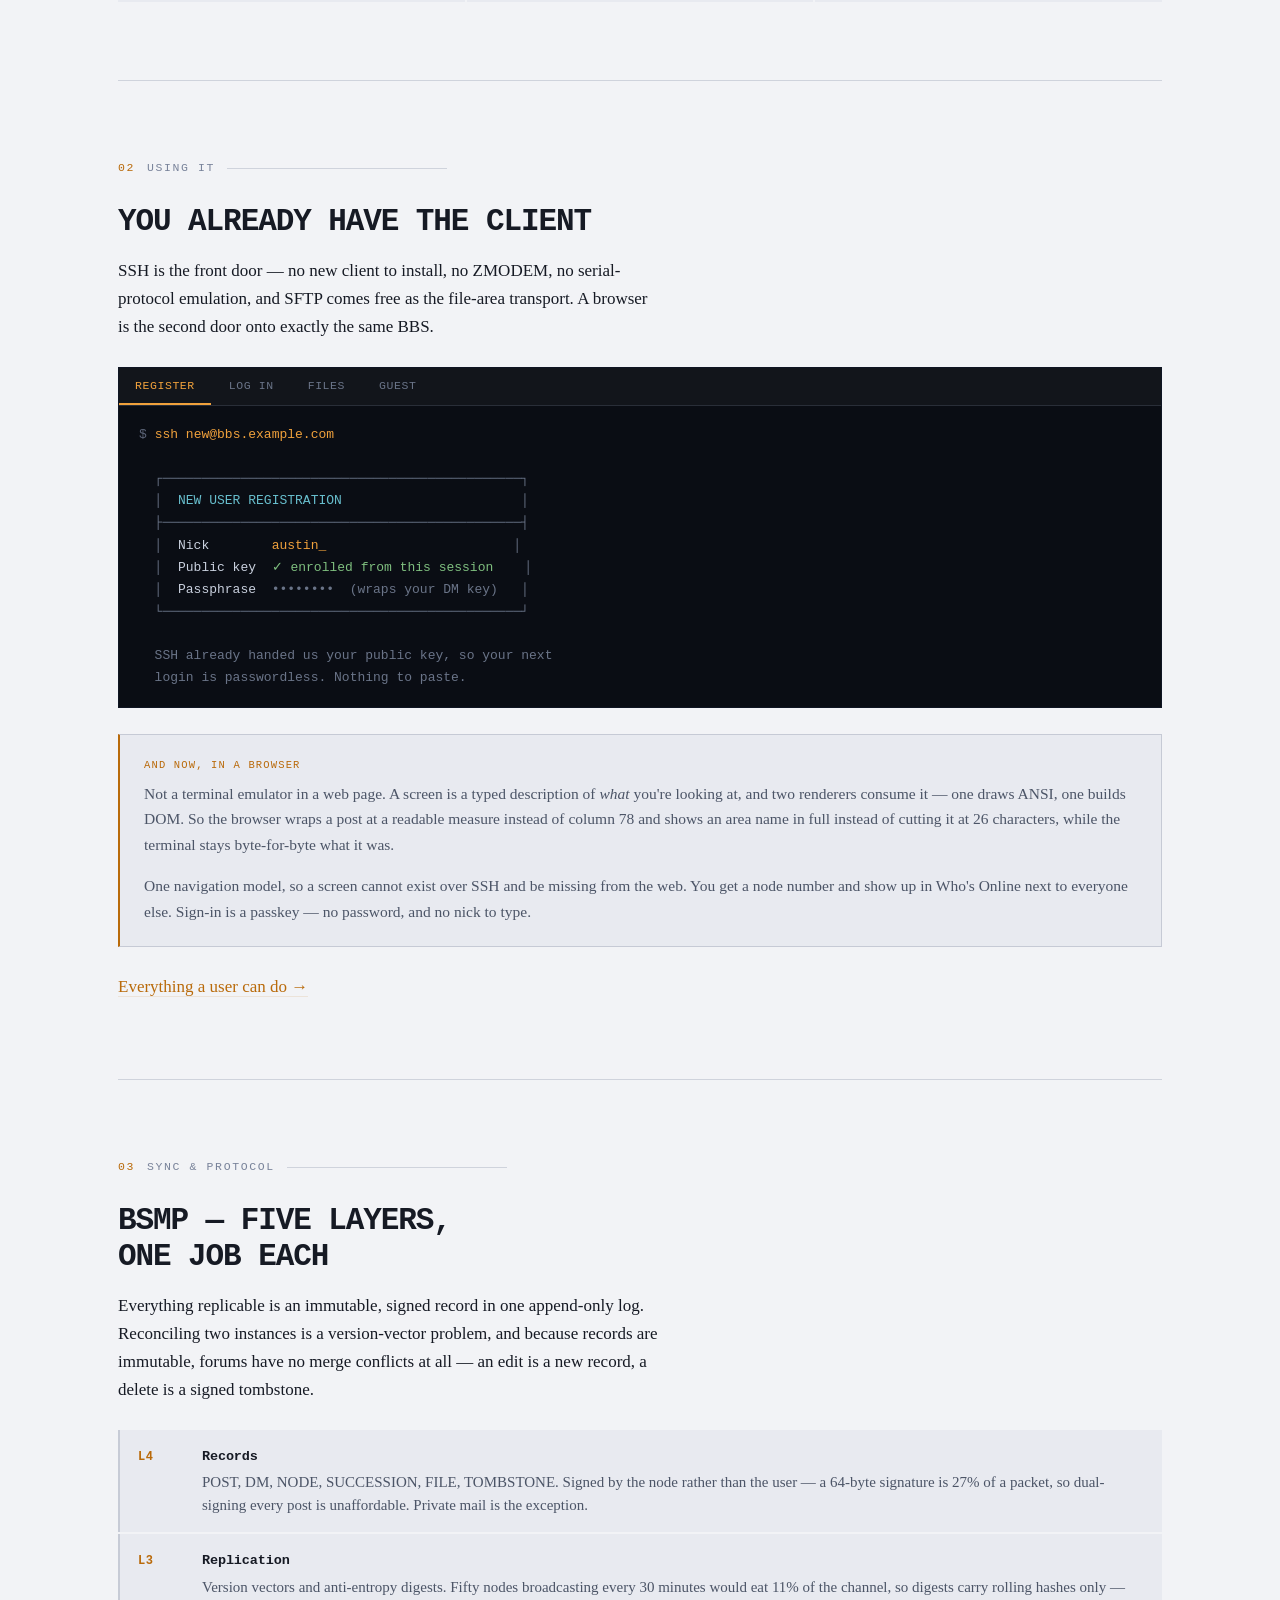
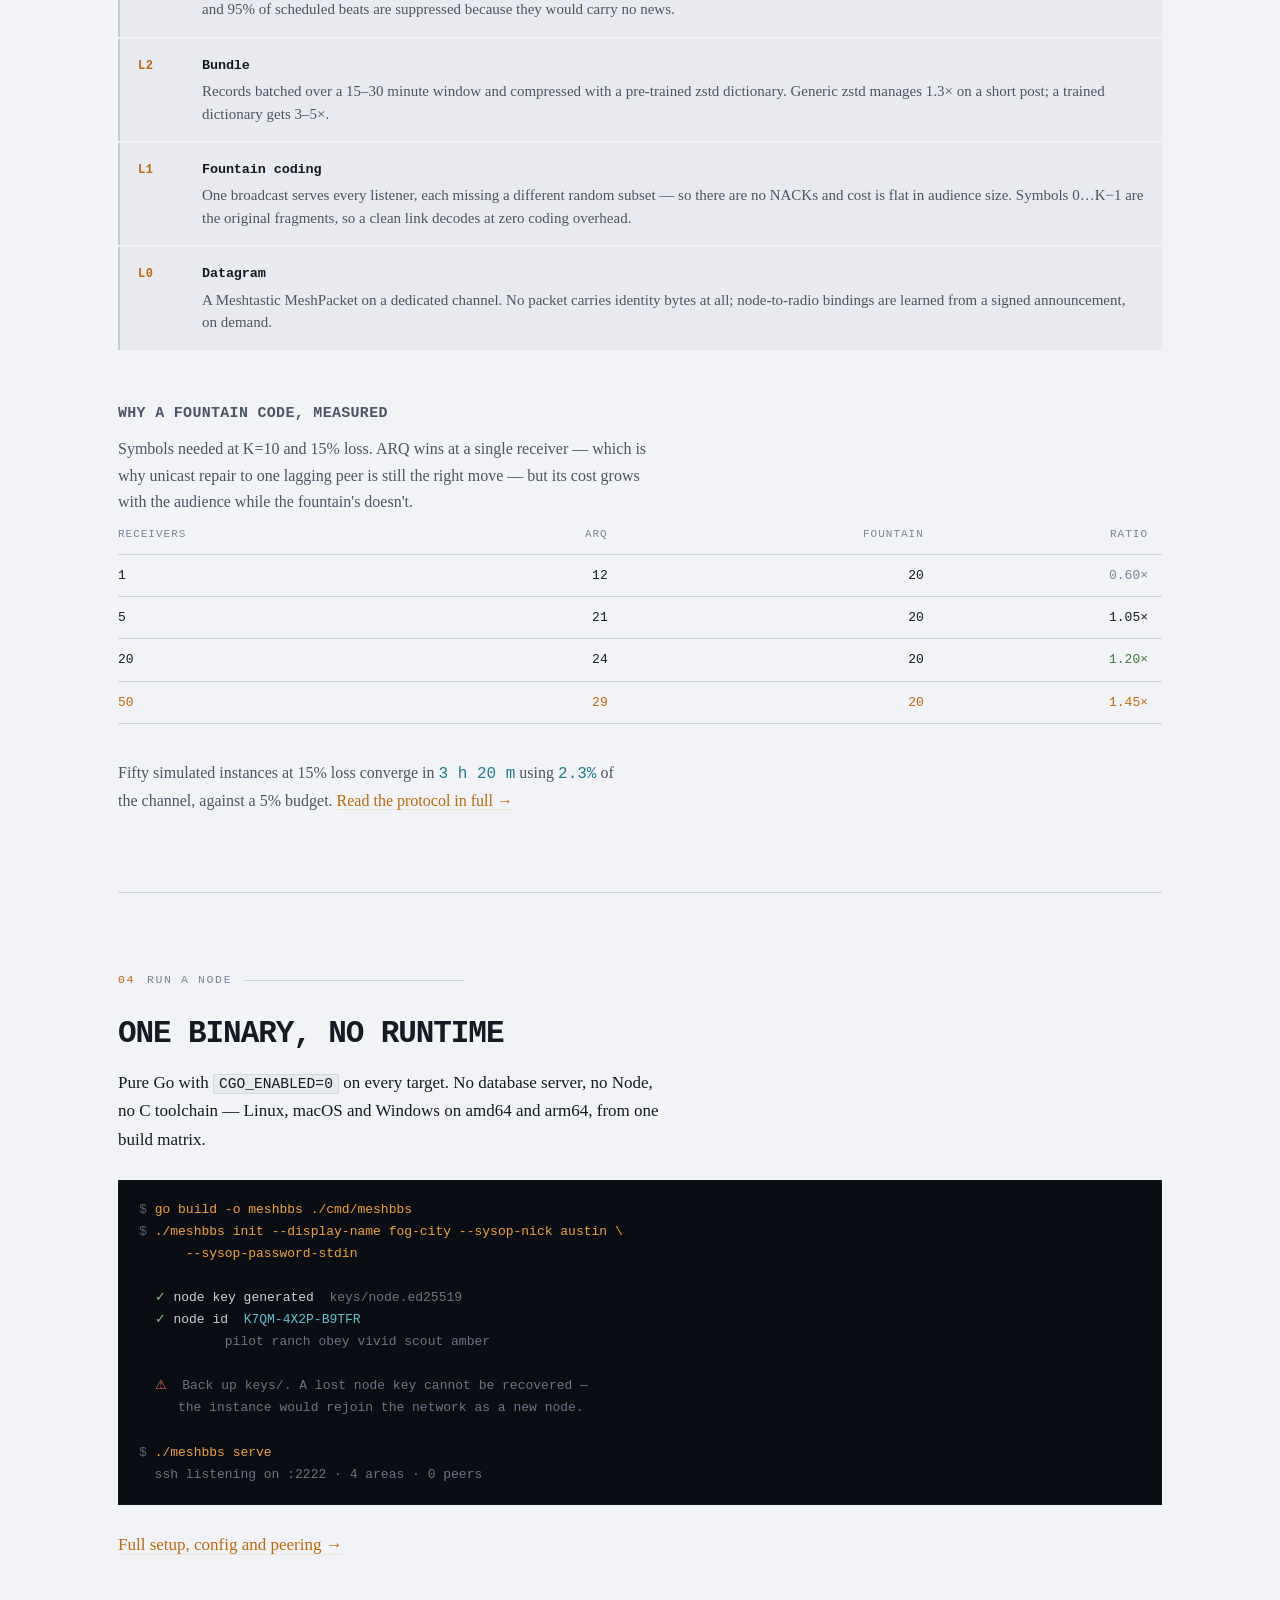
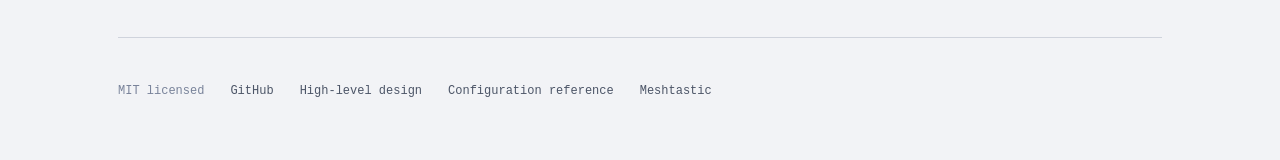
==== commit be8f20d4: "Update the site for the web front end that shipped The rebase brings in internal/webd and the TUI sc" ====
--- a/site/index.html
+++ b/site/index.html
@@ -35,9 +35,9 @@
         <h1>A BBS that fits in <em>233 bytes</em></h1>
 
         <p class="lede">
-          Forums, private mail, file areas and door games over SSH — federated between
-          independent BBS instances over <strong>Meshtastic LoRa radio</strong>. An instance
-          with no internet connection at all is a full participant in the network.
+          Forums, private mail, file areas and door games — over SSH or in a browser — federated
+          between independent BBS instances over <strong>Meshtastic LoRa radio</strong>. An
+          instance with no internet connection at all is a full participant in the network.
         </p>
 
         <div class="cta-row">
@@ -119,8 +119,9 @@
     <div class="col prose">
       <h2>You already have the client</h2>
       <p>
-        SSH is the front door. There's no new client to install, no ZMODEM and no serial-protocol
-        emulation — and SFTP comes free as the file-area transport.
+        SSH is the front door — no new client to install, no ZMODEM, no serial-protocol emulation,
+        and SFTP comes free as the file-area transport. A browser is the second door onto exactly
+        the same BBS.
       </p>
     </div>
 
@@ -186,12 +187,19 @@
 
     <div class="gap-s"></div>
 
-    <div class="planned">
-      <span class="tag">Planned — Phase 5</span>
-      <p>
-        A browser terminal (xterm.js over a WebSocket, same session API) is on the roadmap for
-        casual visitors. It isn't built yet, and this page won't pretend otherwise. SSH is the
-        product.
+    <div class="note">
+      <span class="tag">And now, in a browser</span>
+      <p>
+        Not a terminal emulator in a web page. A screen is a typed description of <em>what</em>
+        you're looking at, and two renderers consume it — one draws ANSI, one builds DOM. So the
+        browser wraps a post at a readable measure instead of column 78 and shows an area name in
+        full instead of cutting it at 26 characters, while the terminal stays byte-for-byte what it
+        was.
+      </p>
+      <p>
+        One navigation model, so a screen cannot exist over SSH and be missing from the web. You
+        get a node number and show up in Who's Online next to everyone else. Sign-in is a passkey —
+        no password, and no nick to type.
       </p>
     </div>
 
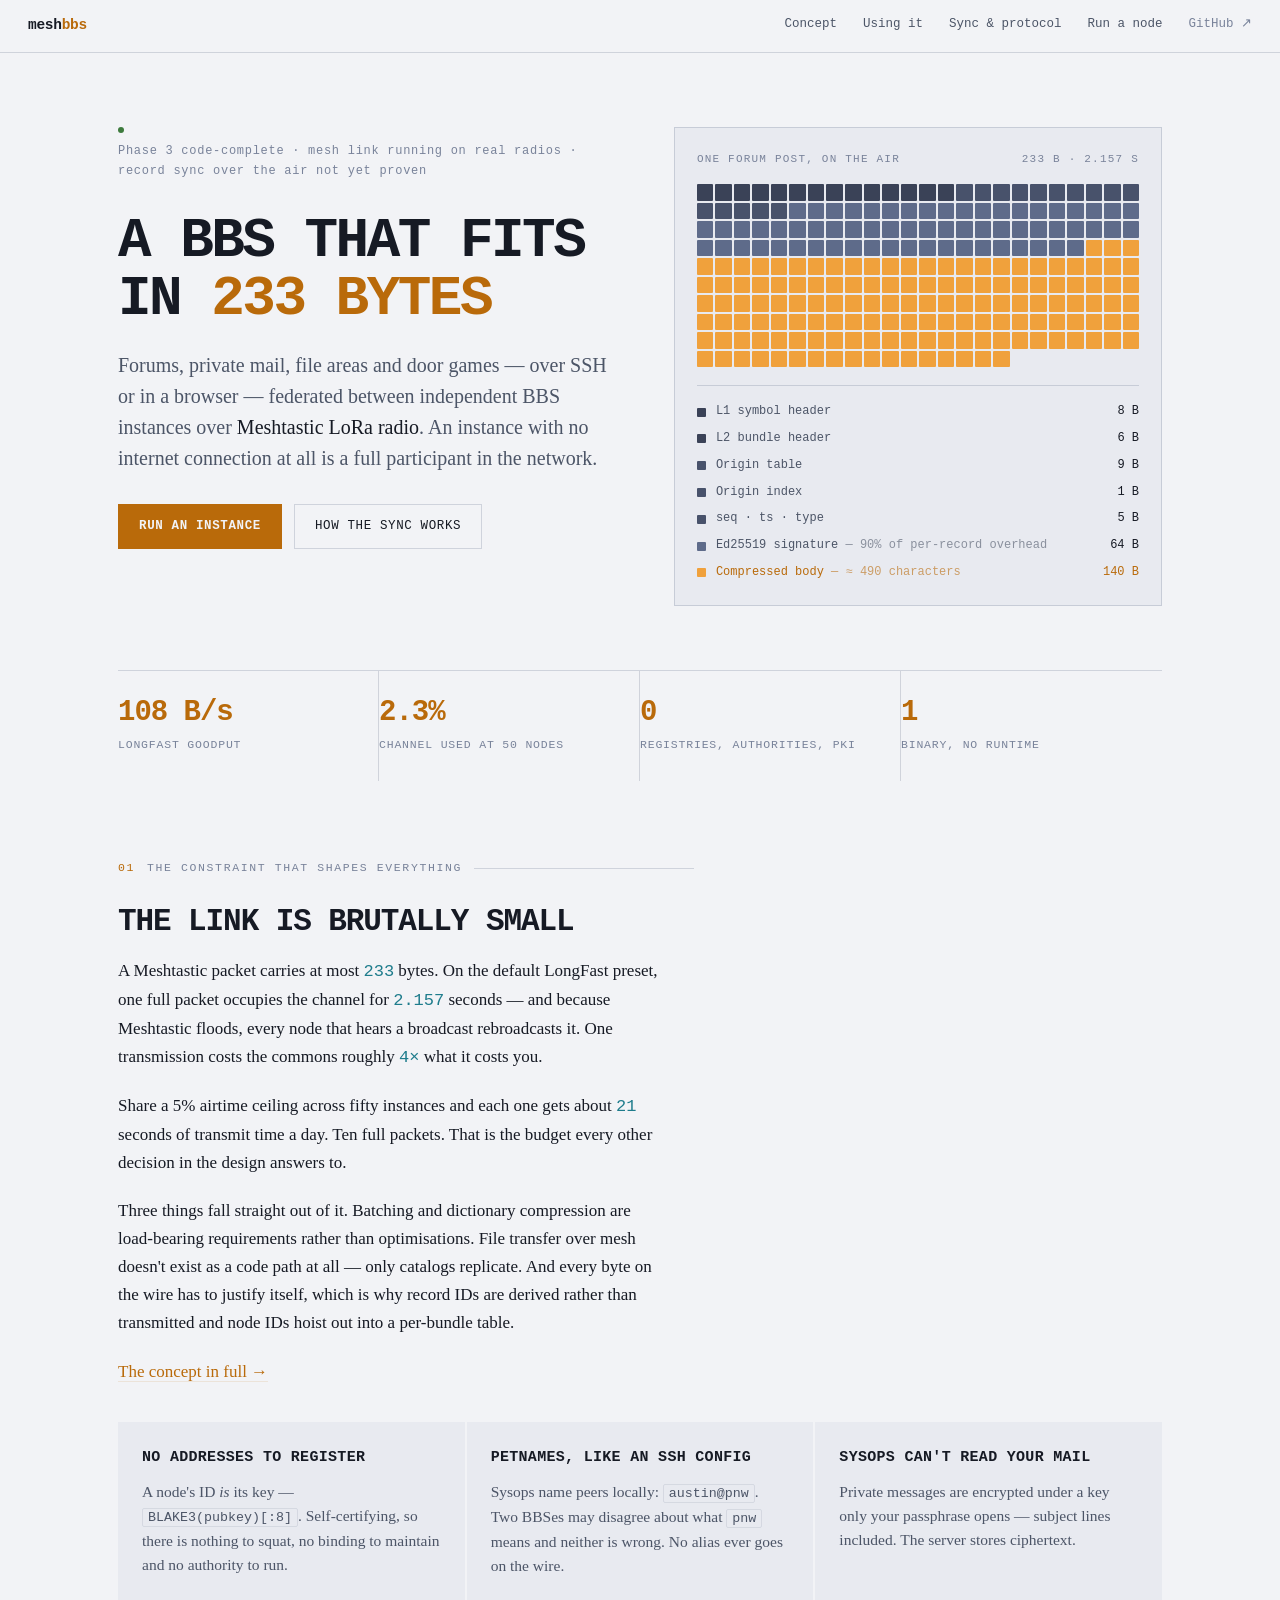
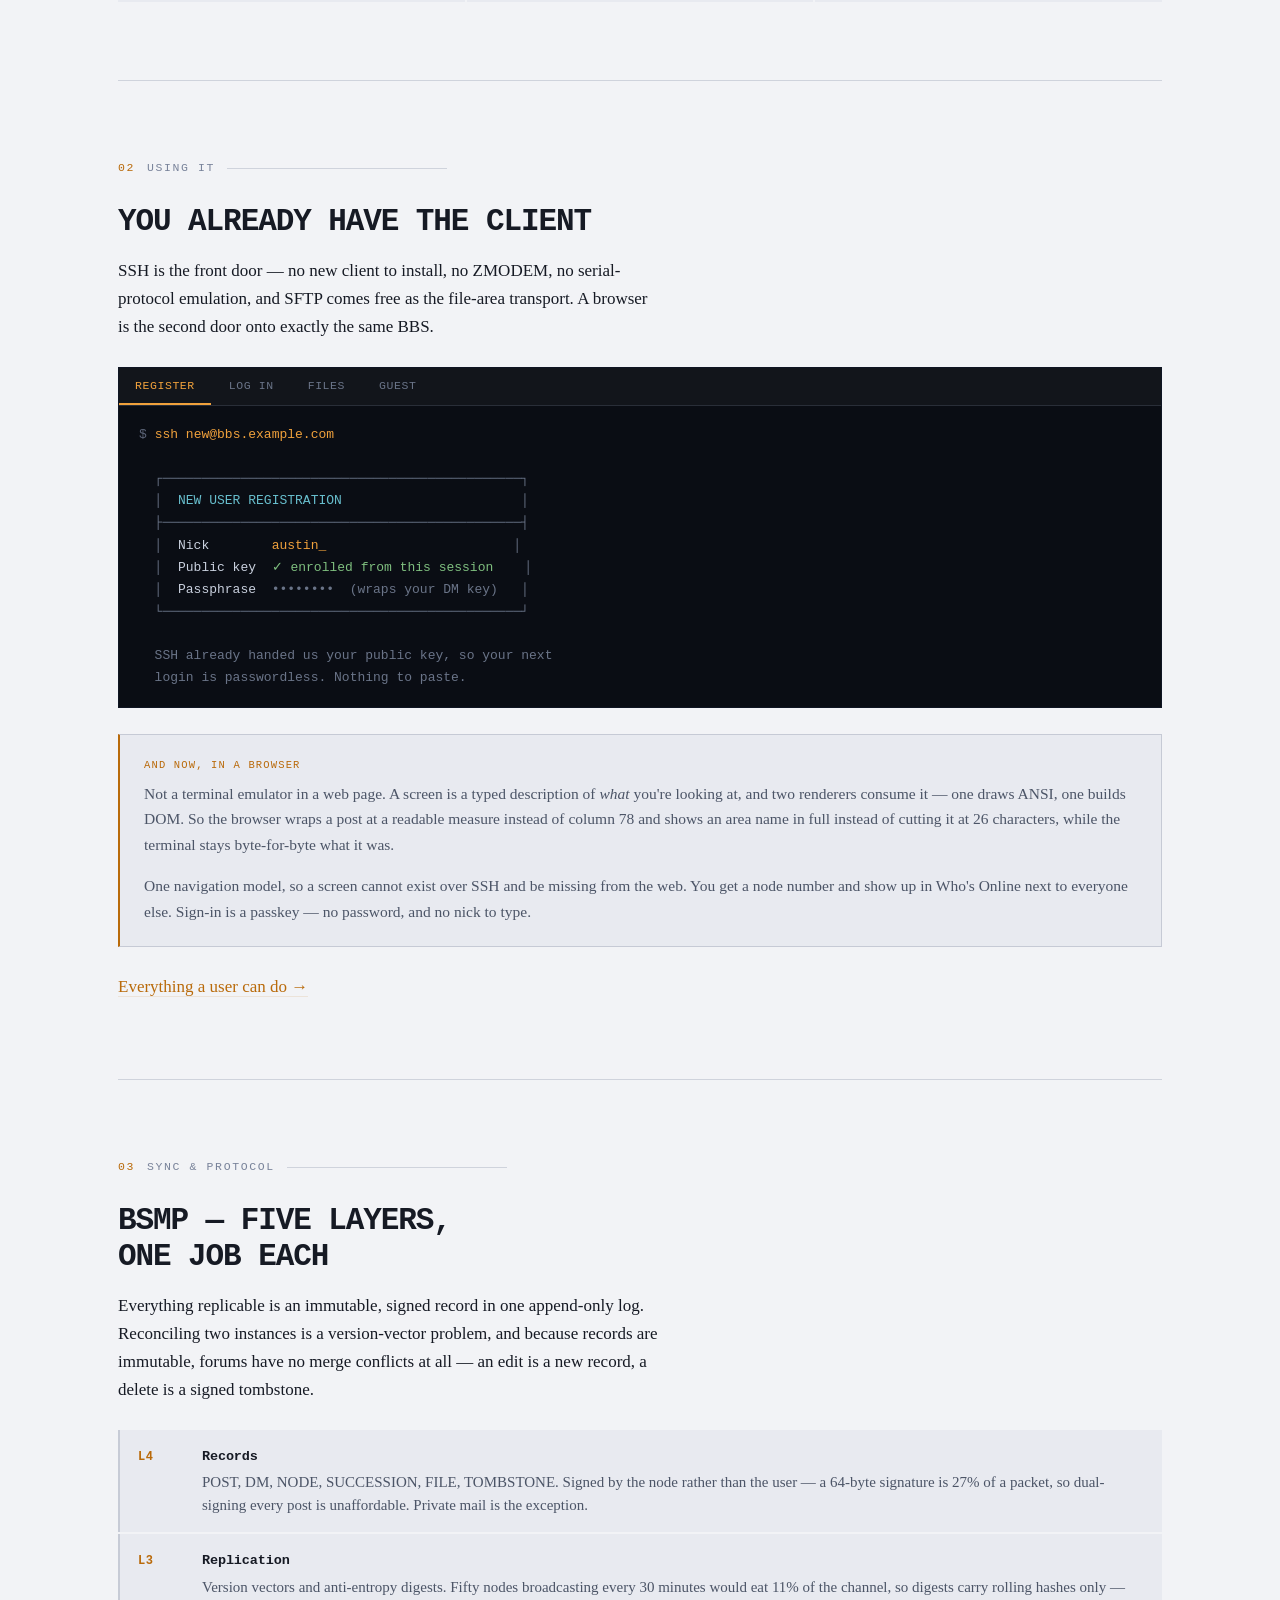
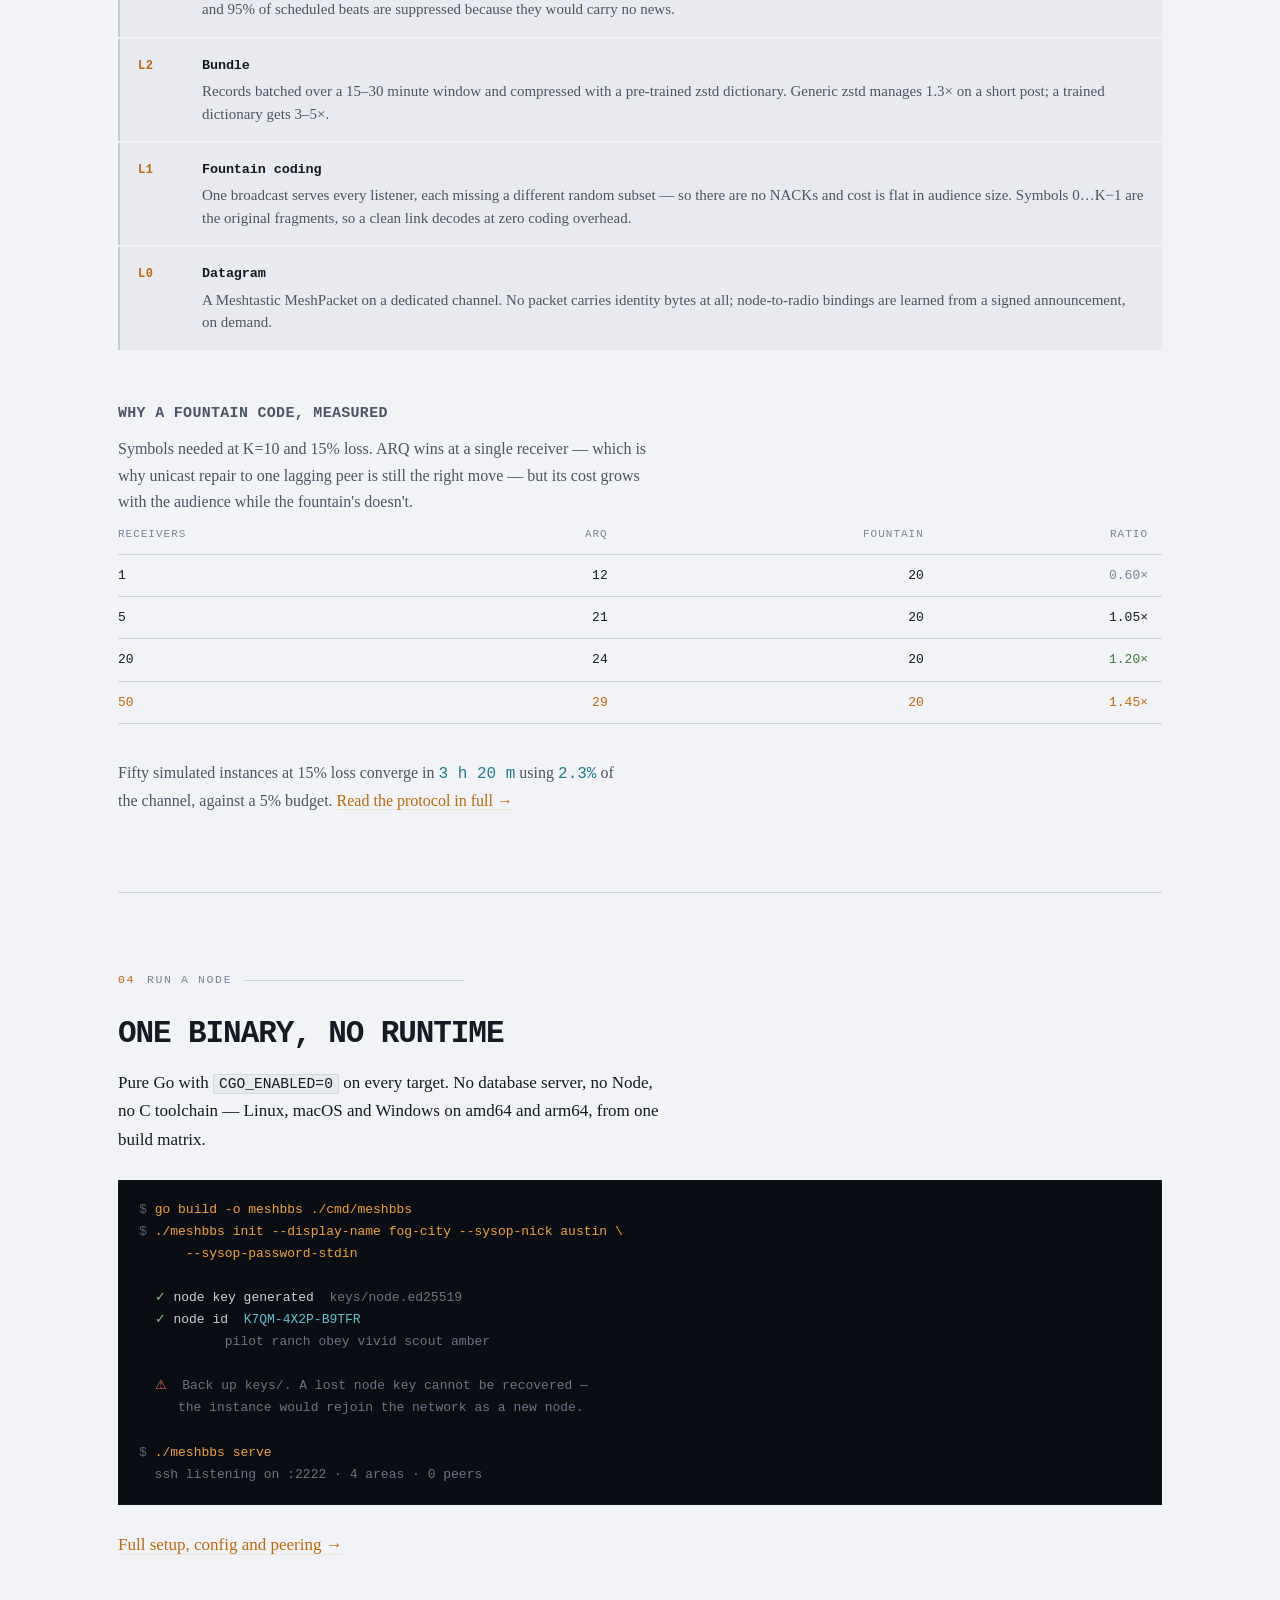
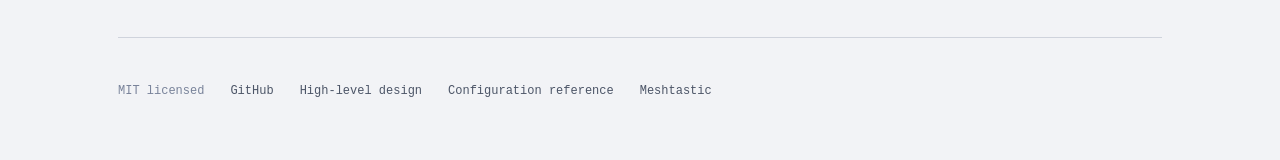
==== commit 726df4c5: "Say where the project actually is, in all four places that claim it Phase 3's roadmap scope is code-" ====
--- a/site/index.html
+++ b/site/index.html
@@ -29,7 +29,7 @@
       <div>
         <div class="status-line">
           <span class="dot"></span>
-          Phase 2 complete · Phase 3 in progress · mesh federation not yet live
+          Phase 3 code-complete · mesh link running on real radios · record sync over the air not yet proven
         </div>
 
         <h1>A BBS that fits in <em>233 bytes</em></h1>
@@ -157,15 +157,14 @@
     <span class="b">[F]</span> Forums          <span class="d">12 new in 4 areas</span>
     <span class="b">[M]</span> Mail            <span class="c">2 unread</span>
     <span class="b">[D]</span> Doors           <span class="d">3 available</span>
-    <span class="b">[A]</span> File areas      <span class="d">1,204 files network-wide</span>
+    <span class="b">[F]</span> File areas      <span class="d">1,204 files network-wide</span>
     <span class="b">[C]</span> Node chat       <span class="d">nobody around</span>
 
   <span class="p">Command:</span> <span class="c">_</span></pre>
 
 <pre data-panel="files" hidden><span class="p">$</span> <span class="c">sftp -P 2222 austin@bbs.example.com</span>
 
-<span class="p">sftp&gt;</span> <span class="c">cd /areas/utils</span>
-<span class="p">sftp&gt;</span> <span class="c">put mesh-survey.tar.gz</span>
+<span class="p">sftp&gt;</span> <span class="c">put mesh-survey.tar.gz /utils/MESH-SURVEY.TGZ</span>
 <span class="d">Uploading mesh-survey.tar.gz  100%  84KB  84.0KB/s</span>
 
 <span class="d">  Files never cross the mesh — only their catalogs do.</span>
@@ -178,7 +177,7 @@
 <span class="d">  Browse the forums, see what's here, decide later.</span>
 
     <span class="b">[F]</span> Forums          <span class="d">read-only</span>
-    <span class="b">[A]</span> File areas      <span class="d">read-only</span>
+    <span class="b">[F]</span> File areas      <span class="d">read-only</span>
     <span class="d">[M] Mail            requires an account</span>
 
   <span class="p">Command:</span> <span class="c">_</span></pre>
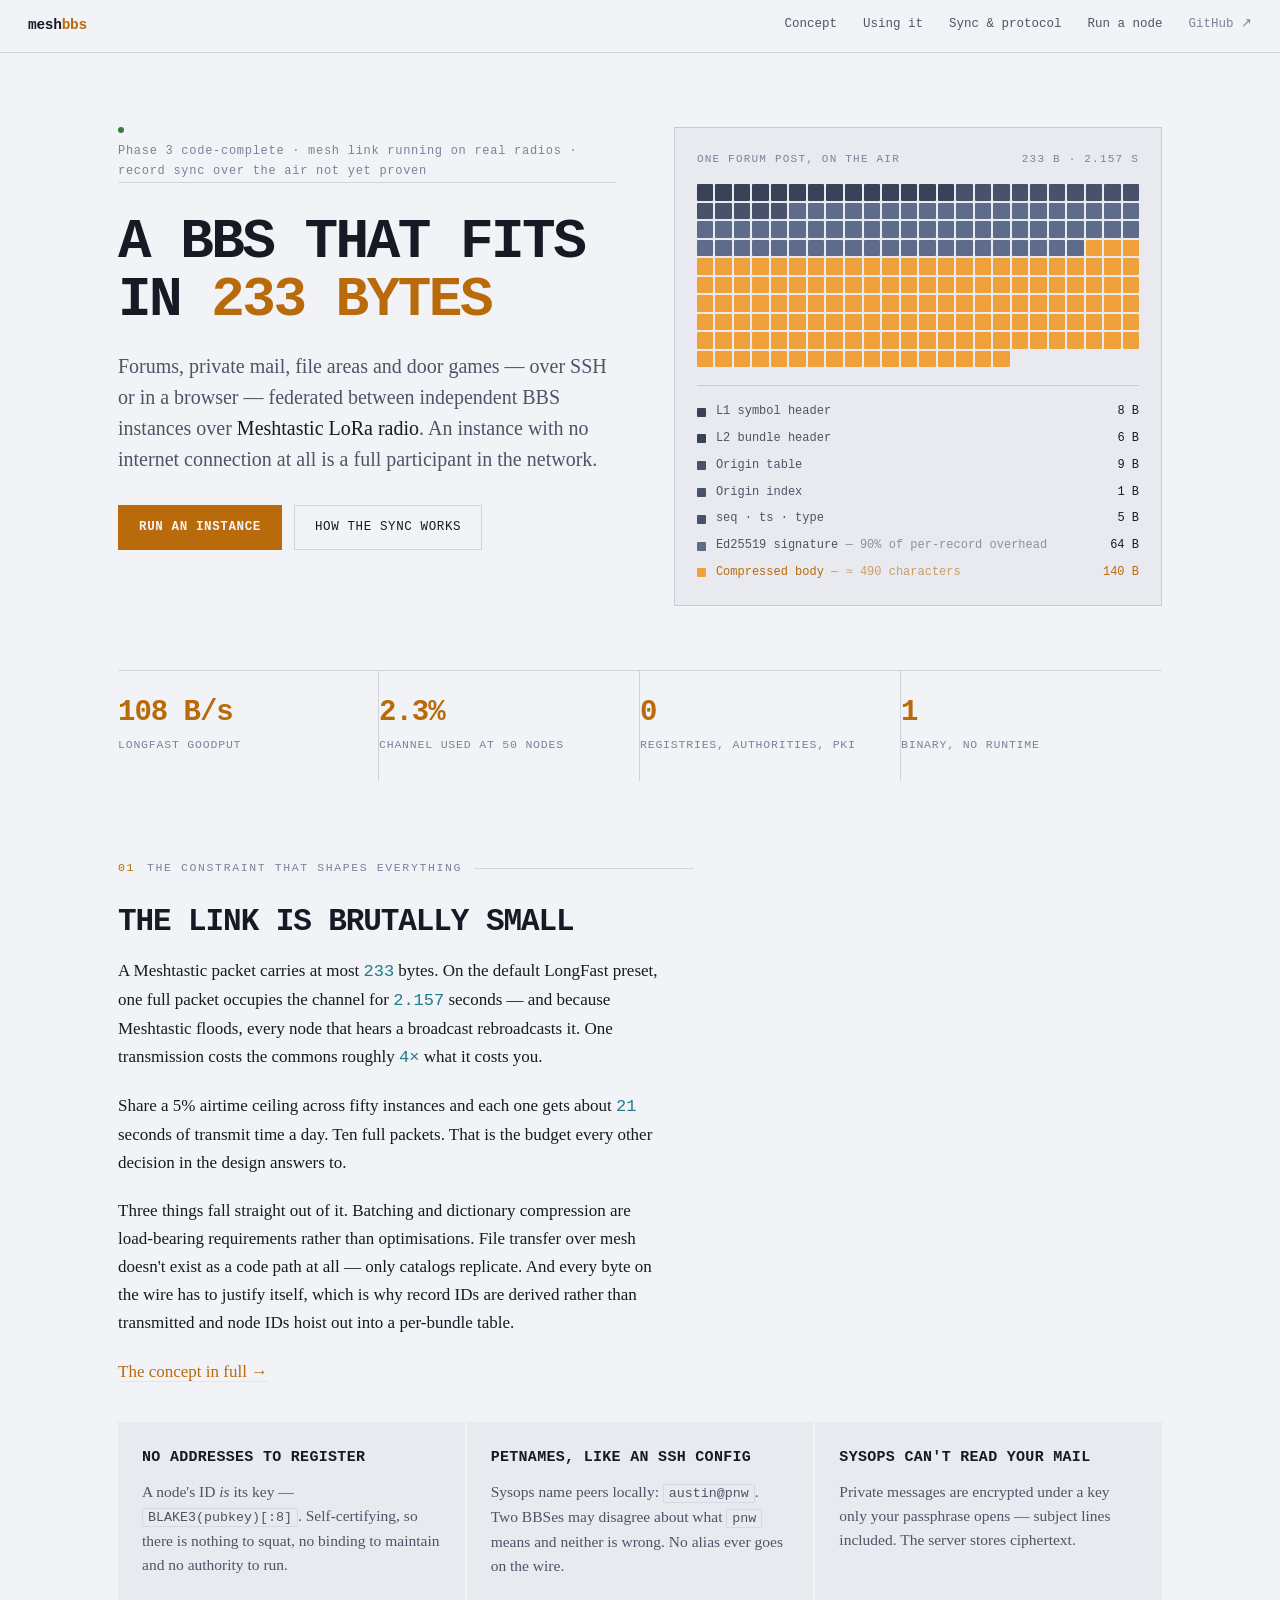
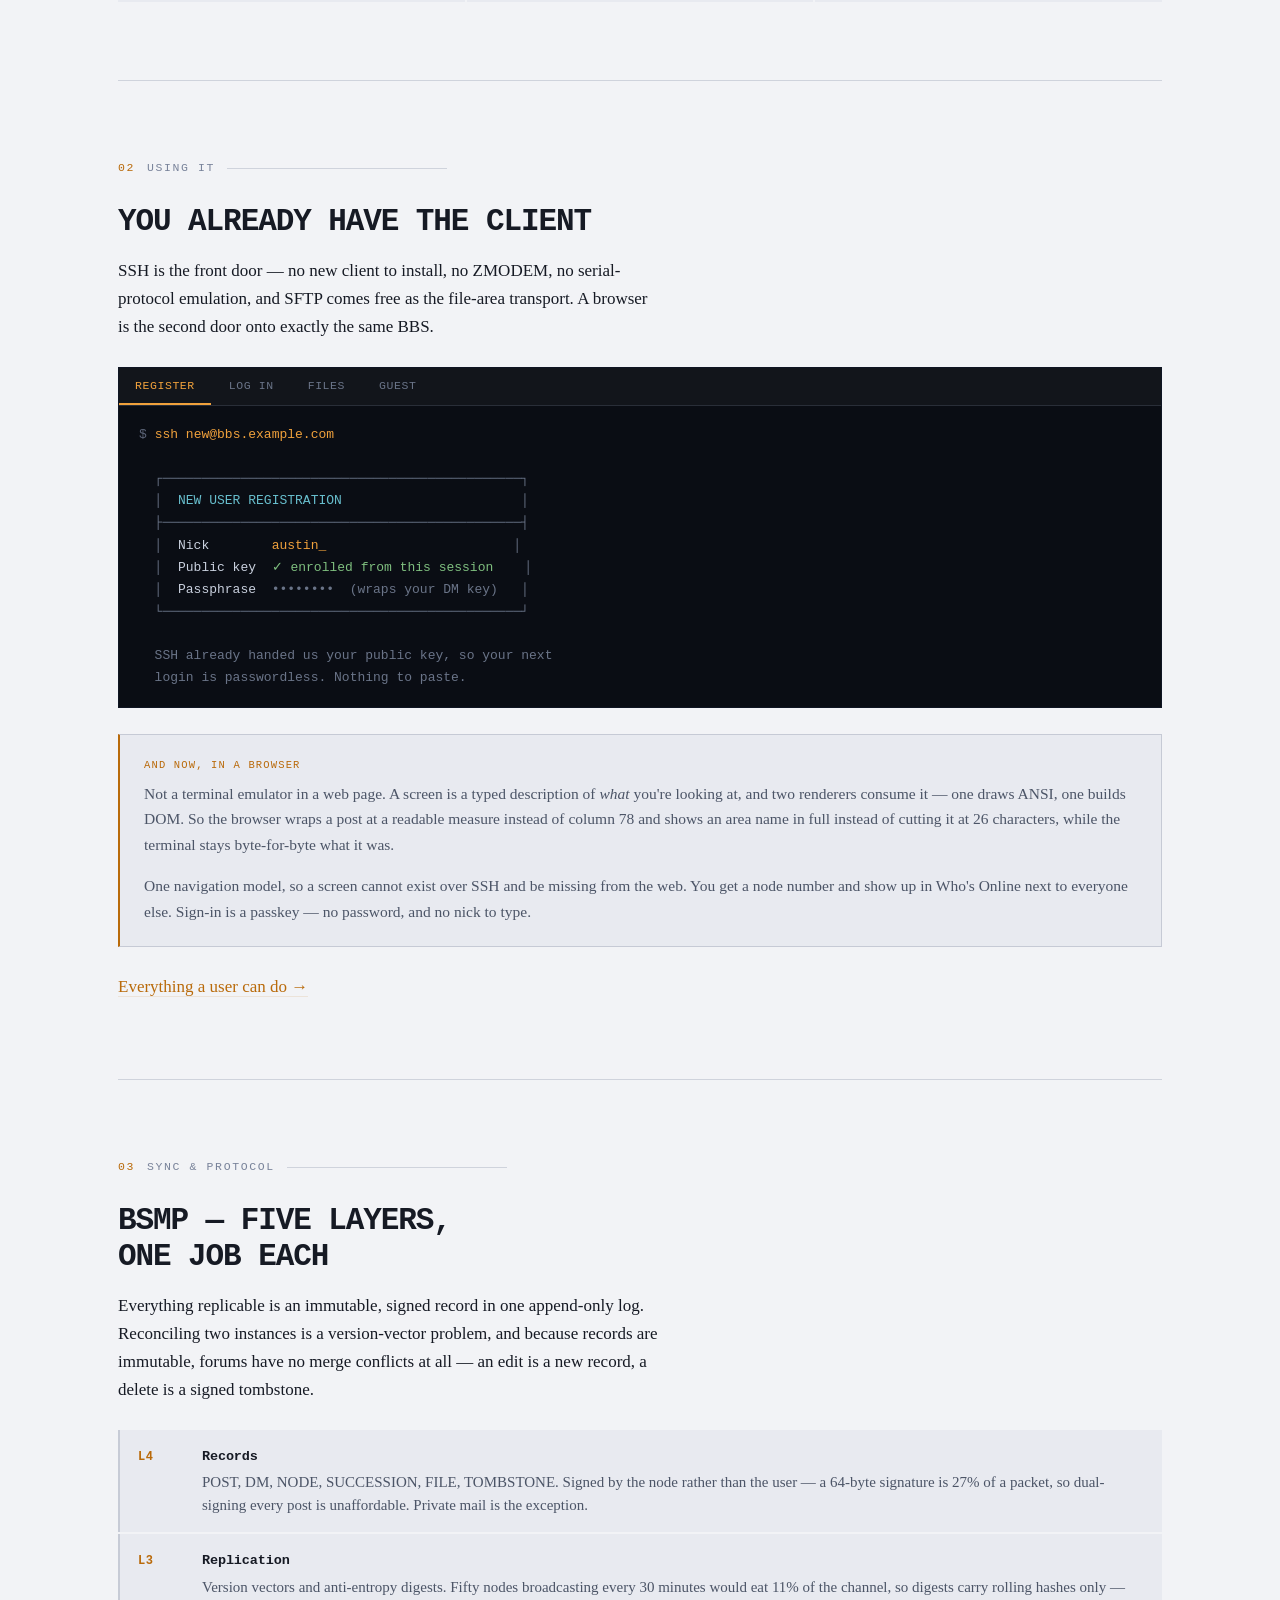
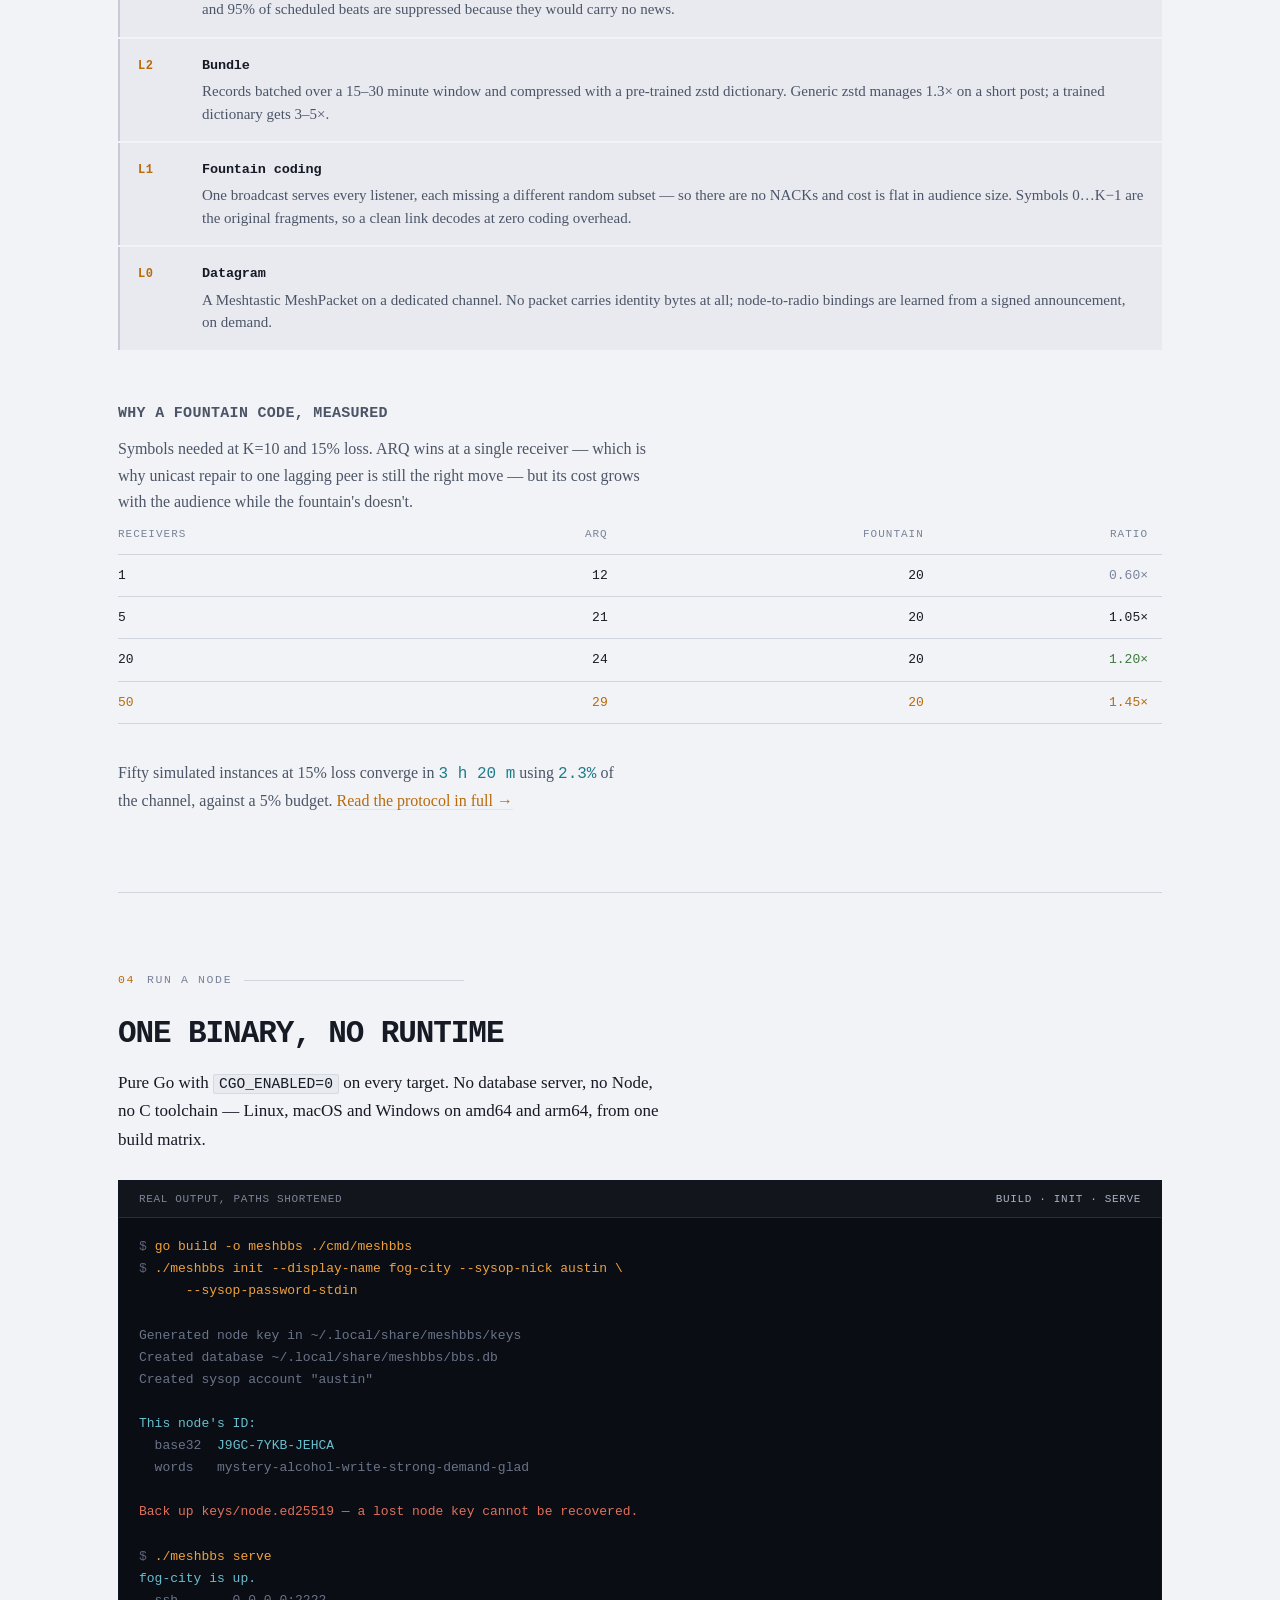
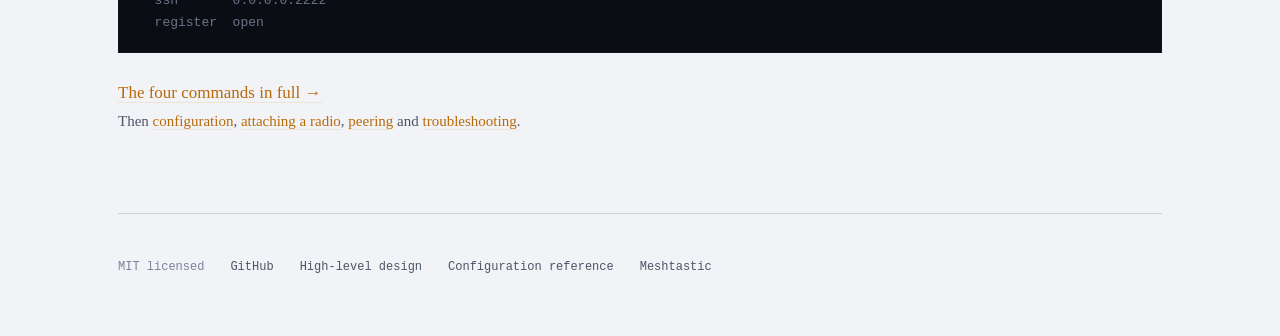
==== commit d1672781: "Split "Run a node" into pages that answer one question each The page had grown to carry six unrelate" ====
--- a/site/index.html
+++ b/site/index.html
@@ -29,7 +29,8 @@
       <div>
         <div class="status-line">
           <span class="dot"></span>
-          Phase 3 code-complete · mesh link running on real radios · record sync over the air not yet proven
+          <a href="status.html">Phase 3 code-complete · mesh link running on real radios · record
+          sync over the air not yet proven</a>
         </div>
 
         <h1>A BBS that fits in <em>233 bytes</em></h1>
@@ -315,32 +316,45 @@
     <div class="gap-s"></div>
 
     <div class="term">
+      <div class="term-cap"><span>Real output, paths shortened</span><b>build · init · serve</b></div>
       <div class="term-body">
 <pre><span class="p">$</span> <span class="c">go build -o meshbbs ./cmd/meshbbs</span>
 <span class="p">$</span> <span class="c">./meshbbs init --display-name fog-city --sysop-nick austin \
       --sysop-password-stdin</span>
 
-<span class="g">  ✓</span> node key generated  <span class="d">keys/node.ed25519</span>
-<span class="g">  ✓</span> node id  <span class="b">K7QM-4X2P-B9TFR</span>
-<span class="d">           pilot ranch obey vivid scout amber</span>
-
-<span class="w">  ⚠</span>  <span class="d">Back up keys/. A lost node key cannot be recovered —</span>
-<span class="d">     the instance would rejoin the network as a new node.</span>
+<span class="d">Generated node key in ~/.local/share/meshbbs/keys</span>
+<span class="d">Created database ~/.local/share/meshbbs/bbs.db</span>
+<span class="d">Created sysop account "austin"</span>
+
+<span class="b">This node's ID:</span>
+  <span class="d">base32</span>  <span class="b">J9GC-7YKB-JEHCA</span>
+  <span class="d">words   mystery-alcohol-write-strong-demand-glad</span>
+
+<span class="w">Back up keys/node.ed25519 — a lost node key cannot be recovered.</span>
 
 <span class="p">$</span> <span class="c">./meshbbs serve</span>
-<span class="d">  ssh listening on :2222 · 4 areas · 0 peers</span></pre>
-      </div>
-    </div>
-
-    <div class="gap-s"></div>
-    <p class="col"><a class="inline" href="running.html">Full setup, config and peering →</a></p>
+<span class="b">fog-city is up.</span>
+  <span class="d">ssh       0.0.0.0:2222</span>
+  <span class="d">register  open</span></pre>
+      </div>
+    </div>
+
+    <div class="gap-s"></div>
+    <p class="col">
+      <a class="inline" href="running.html">The four commands in full →</a><br>
+      <span style="font-size:15px;color:var(--fg-dim)">Then
+        <a class="inline" href="config.html">configuration</a>,
+        <a class="inline" href="radio.html">attaching a radio</a>,
+        <a class="inline" href="peering.html">peering</a> and
+        <a class="inline" href="troubleshooting.html">troubleshooting</a>.</span>
+    </p>
   </section>
 
   <footer>
     <span>MIT licensed</span>
     <a href="https://github.com/aghman/meshbbs">GitHub</a>
     <a href="https://github.com/aghman/meshbbs/blob/main/docs/design.md">High-level design</a>
-    <a href="https://github.com/aghman/meshbbs/blob/main/docs/config.md">Configuration reference</a>
+    <a href="config-reference.html">Configuration reference</a>
     <a href="https://meshtastic.org">Meshtastic</a>
   </footer>
 </div>
--- a/site/style.css
+++ b/site/style.css
@@ -80,6 +80,8 @@
 *, *::before, *::after { box-sizing: border-box; }
 
 html { scroll-behavior: smooth; scroll-padding-top: 84px; }
+/* Pages carrying a section strip have two sticky bars to clear. */
+html:has(.subnav) { scroll-padding-top: 132px; }
 @media (prefers-reduced-motion: reduce) { html { scroll-behavior: auto; } }
 
 body {
@@ -273,6 +275,8 @@
   color: var(--fg-faint);
   margin-bottom: 30px;
 }
+.status-line a { color: inherit; text-decoration: none; border-bottom: 1px solid var(--rule); }
+.status-line a:hover { color: var(--fg-dim); border-bottom-color: var(--amber); }
 .dot { width: 6px; height: 6px; border-radius: 50%; background: var(--ok); flex: none; }
 .dot.pending { background: var(--amber); }
 
@@ -617,6 +621,99 @@
 .next .nk { font-size: 11px; letter-spacing: 0.11em; text-transform: uppercase; color: var(--fg-faint); }
 .next .nt { transition: color .15s; }
 
+/* ── section navigation ─────────────────────────────────────
+   The run-a-node pages are one section of several pages. This
+   strip sits under the main nav and shows where you are in it. */
+
+.subnav {
+  position: sticky;
+  top: 47px;
+  z-index: 30;
+  display: flex;
+  align-items: baseline;
+  gap: 6px 20px;
+  flex-wrap: wrap;
+  margin: 0 -28px 34px;
+  padding: 11px 28px;
+  background: color-mix(in srgb, var(--ink-2) 92%, transparent);
+  backdrop-filter: blur(12px);
+  border-bottom: 1px solid var(--rule);
+  font-family: var(--mono);
+  font-size: 12px;
+}
+.subnav b {
+  font-weight: 400;
+  letter-spacing: 0.11em;
+  text-transform: uppercase;
+  font-size: 10.5px;
+  color: var(--fg-faint);
+  margin-right: 4px;
+}
+.subnav a {
+  color: var(--fg-dim);
+  text-decoration: none;
+  padding-bottom: 2px;
+  border-bottom: 1px solid transparent;
+  transition: color .15s, border-color .15s;
+}
+.subnav a:hover { color: var(--fg); border-bottom-color: var(--amber); }
+.subnav a[aria-current="page"] { color: var(--fg); border-bottom-color: var(--amber); }
+
+/* ── captured terminal output ───────────────────────────────
+   A caption bar above a .term block. Everything wearing one is
+   real output copied from a live run, not an illustration. */
+
+.term-cap {
+  display: flex;
+  justify-content: space-between;
+  align-items: baseline;
+  gap: 14px;
+  flex-wrap: wrap;
+  padding: 9px 20px;
+  background: rgba(255, 255, 255, 0.03);
+  border-bottom: 1px solid rgba(160, 175, 205, 0.16);
+  font-size: 11px;
+  letter-spacing: 0.06em;
+  text-transform: uppercase;
+  color: #7C8598;
+}
+.term-cap b { font-weight: 400; color: #A8B1C4; letter-spacing: 0.06em; }
+
+/* Screen captures keep their own alignment, so they are never
+   re-wrapped: a BBS screen that reflows is not that screen. */
+.term-screen .term-body pre { white-space: pre; }
+
+/* Key metadata in the generated configuration reference: type and
+   default on one line, the environment variable under it. */
+.row .k .meta {
+  display: inline-block;
+  margin-top: 3px;
+  font-size: 11px;
+  color: var(--fg-faint);
+  letter-spacing: 0.02em;
+}
+.row .k .meta.env { color: var(--signal); word-break: break-all; }
+
+/* ── linked cards ───────────────────────────────────────── */
+
+a.card {
+  display: block;
+  text-decoration: none;
+  color: inherit;
+  border-left: 2px solid transparent;
+  transition: border-color .15s, background .15s;
+}
+a.card:hover { border-left-color: var(--amber); background: var(--ink-3); }
+a.card h3 { color: var(--fg); }
+a.card .go {
+  display: block;
+  margin-top: 12px;
+  font-family: var(--mono);
+  font-size: 11.5px;
+  letter-spacing: 0.06em;
+  color: var(--amber);
+}
+
 /* ── footer ─────────────────────────────────────────────── */
 
 footer {
